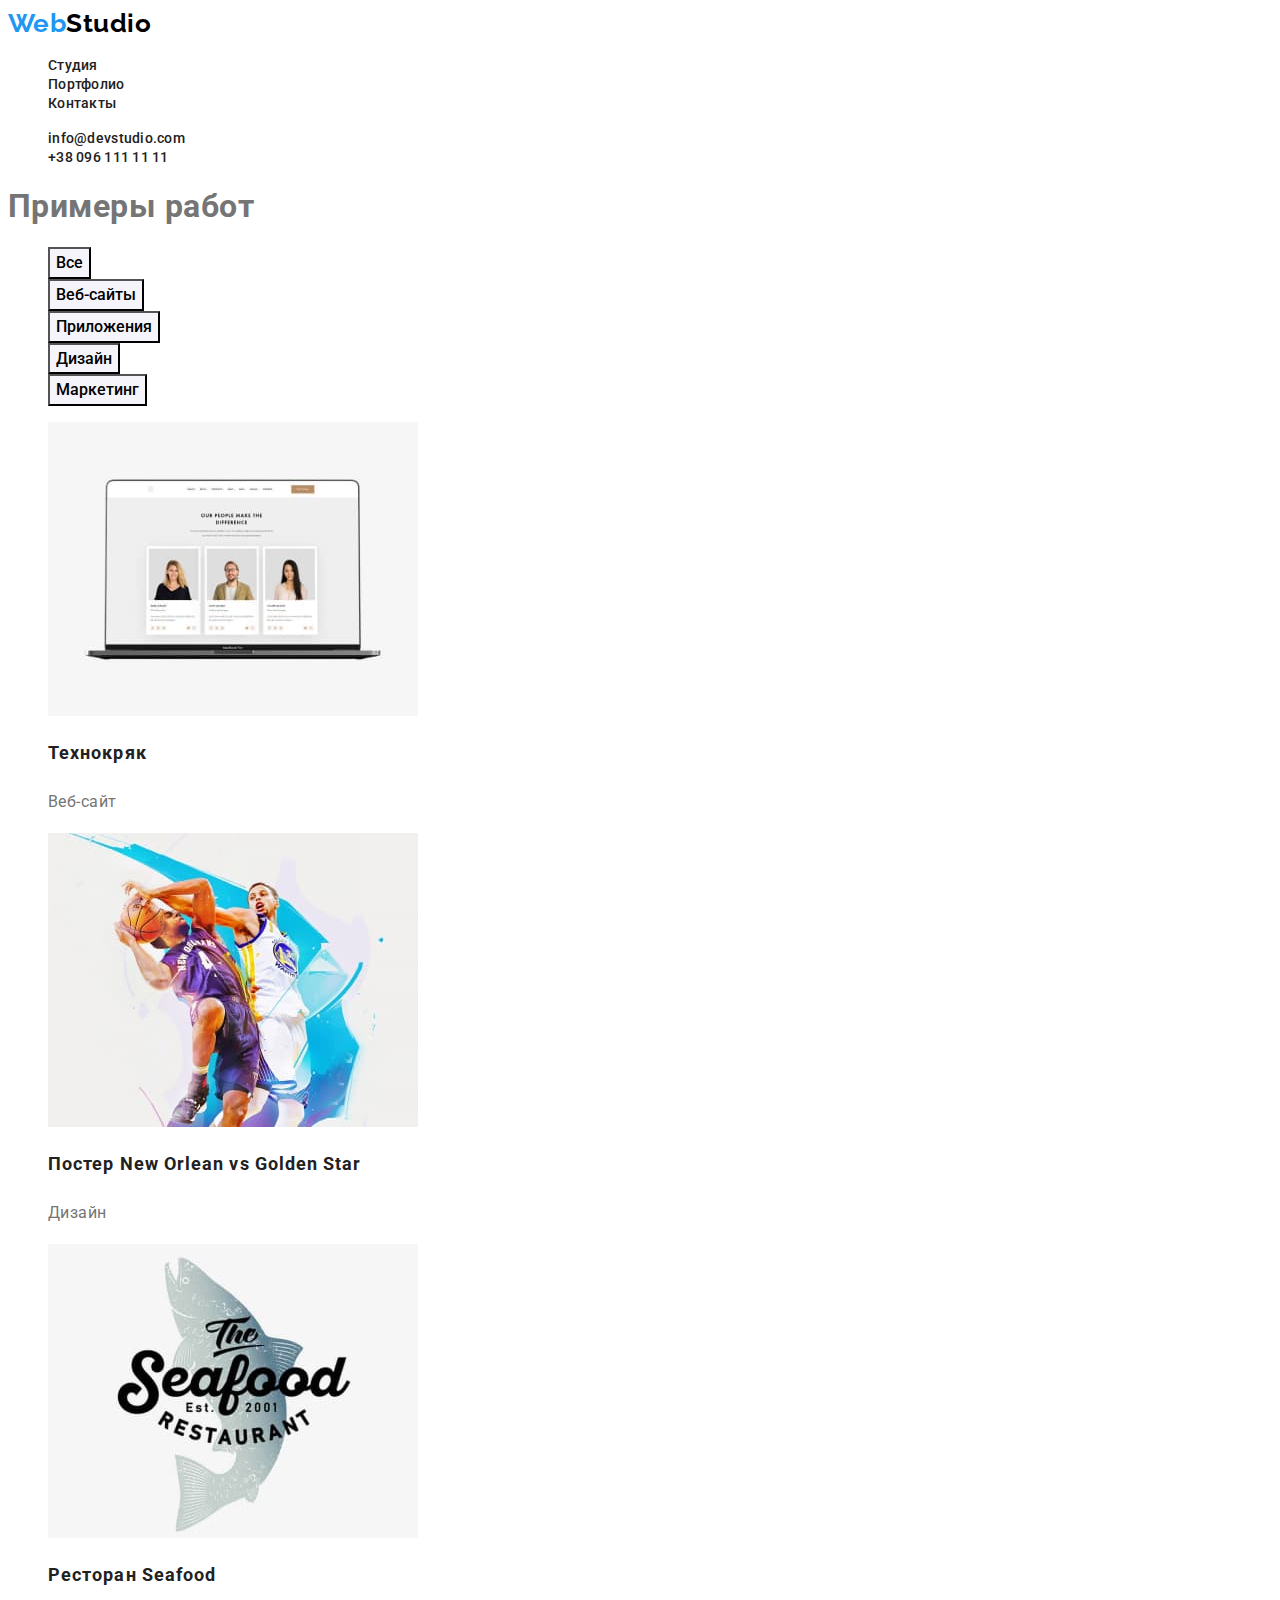
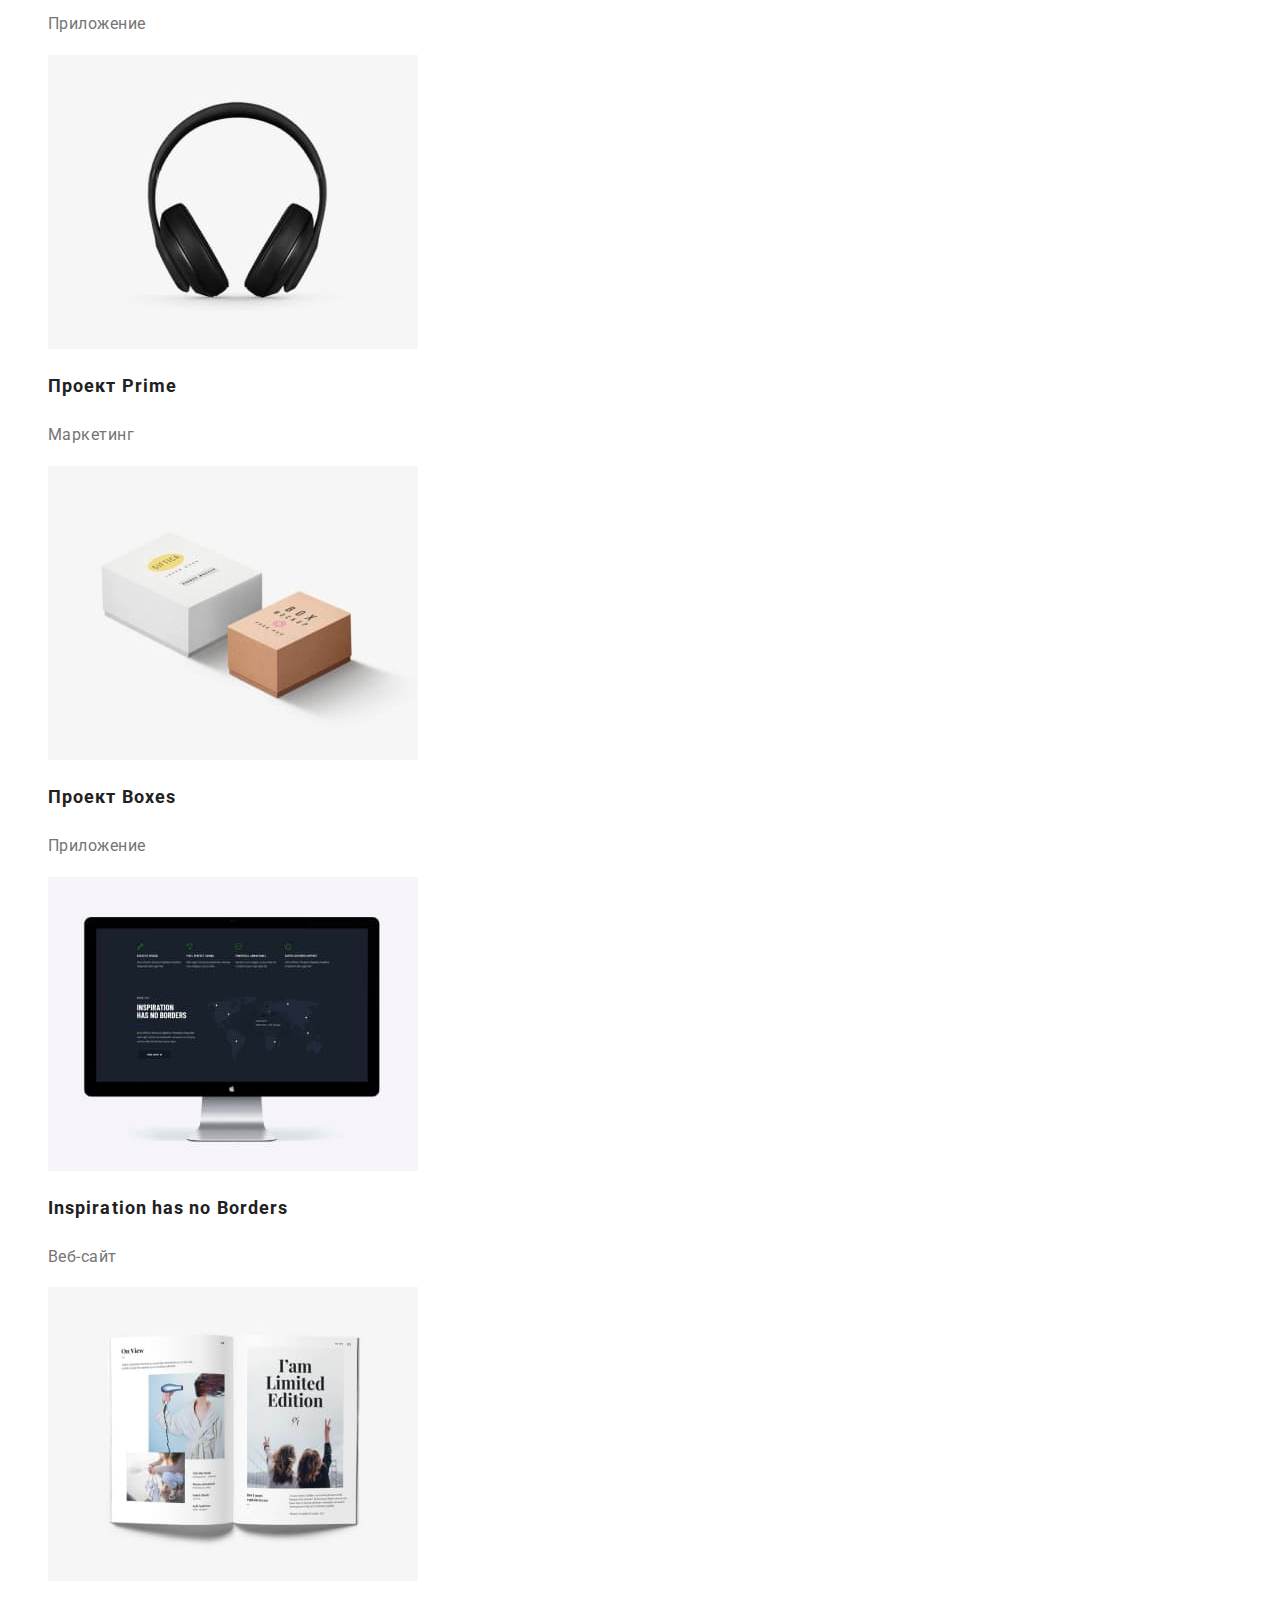
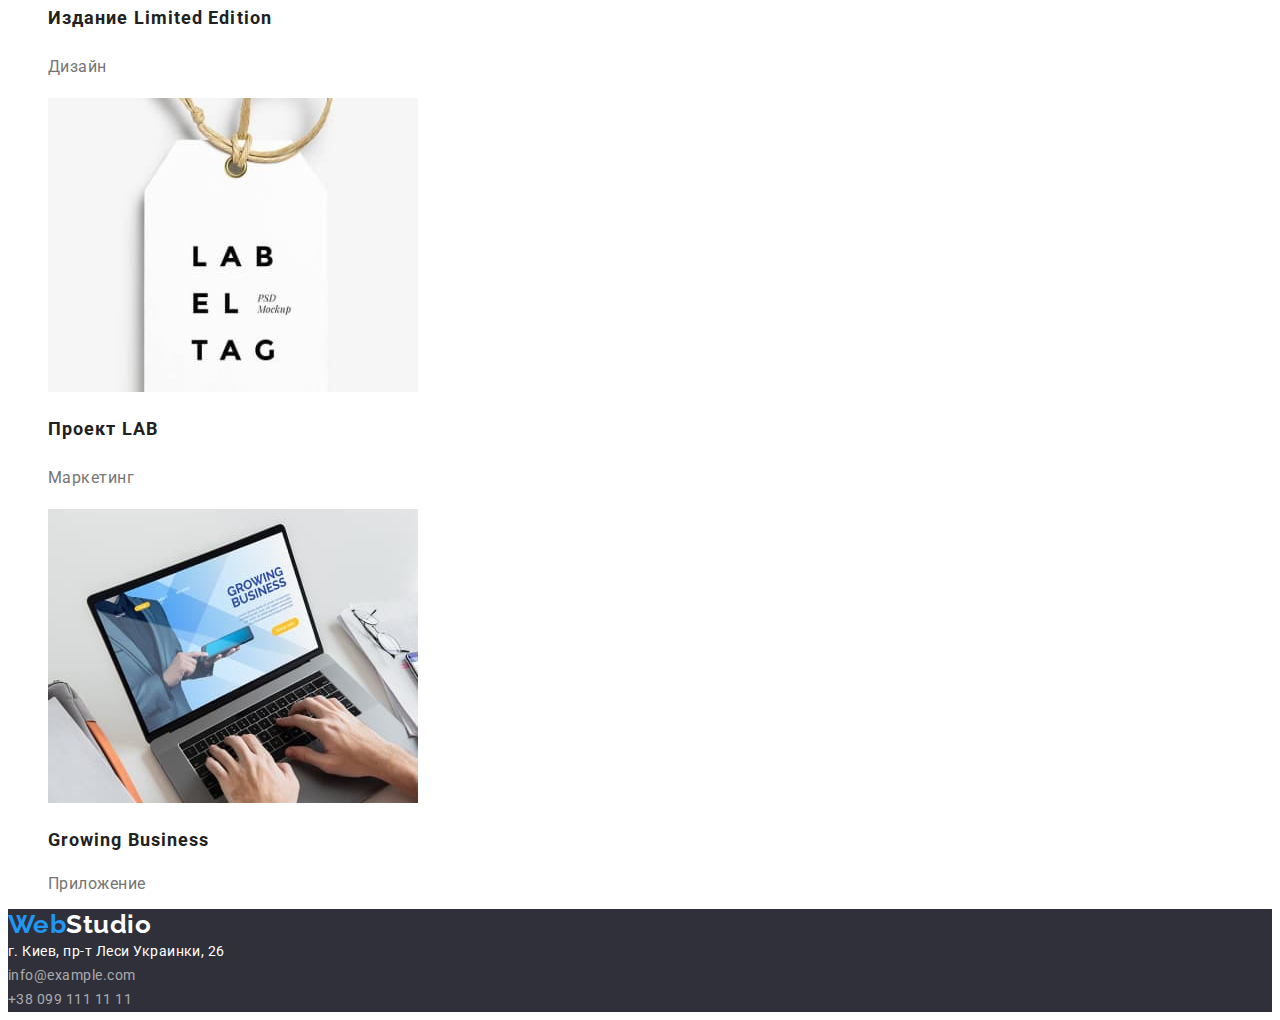
==== portfolio.html @ 2ff74c3c "add file from homework 2" ====
<!DOCTYPE html>
<html lang="ru">
  <head>
    <meta charset="UTF-8" />
    <meta http-equiv="X-UA-Compatible" content="IE=edge" />
    <meta name="viewport" content="width=device-width, initial-scale=1.0" />
    <link
      href="https://fonts.googleapis.com/css2?family=Raleway:wght@700&family=Roboto:wght@400;500;700;900&display=swap"
      rel="stylesheet"
    />
    <link rel="stylesheet" href="./css/styles.css" />
    <title>Портфолио</title>
  </head>
  <body>
    <header>
      <nav>
        <a class="logo link" href="./index.html"
          >Web<span class="logo-studio-black">Studio</span></a
        >
        <ul class="site-nav list">
          <li><a class="link" href="./index.html">Студия</a></li>
          <li><a class="link" href="./portfolio.html">Портфолио</a></li>
          <li><a class="link" href="">Контакты</a></li>
        </ul>
      </nav>
      <ul class="header-contacts list">
        <li><a class="link" href="mailto:info@devstudio.com">info@devstudio.com</a></li>
        <li><a class="link" href="tel:+380961111111">+38 096 111 11 11</a></li>
      </ul>
    </header>
    <main>
      <section class="section">
        <h1>Примеры работ</h1>

        <ul class="filter list">
          <li>
            <button class="button" type="button">Все</button>
          </li>
          <li>
            <button class="button" type="button">Веб-сайты</button>
          </li>
          <li>
            <button class="button" type="button">Приложения</button>
          </li>
          <li>
            <button class="button" type="button">Дизайн</button>
          </li>
          <li>
            <button class="button" type="button">Маркетинг</button>
          </li>
        </ul>

        <ul class="examples list">
          <li>
            <article>
              <img
                class="example-card__image"
                src="./images/portfolioimg1.jpg"
                alt=""
                width="370"
                height="294"
              />
              <h2 class="title">Технокряк</h2>
              <p class="text">Веб-сайт</p>
            </article>
          </li>
          <li>
            <article>
              <img
                class="example-card__image"
                src="./images/portfolioimg2.jpg"
                alt=""
                width="370"
                height="294"
              />
              <h2 class="title">Постер New Orlean vs Golden Star</h2>
              <p class="text">Дизайн</p>
            </article>
          </li>
          <li>
            <article>
              <img
                class="example-card__image"
                src="./images/portfolioimg3.jpg"
                alt=""
                width="370"
                height="294"
              />
              <h2 class="title">Ресторан Seafood</h2>
              <p class="text">Приложение</p>
            </article>
          </li>
          <li>
            <article>
              <img
                class="example-card__image"
                src="./images/portfolioimg4.jpg"
                alt=""
                width="370"
                height="294"
              />
              <h2 class="title">Проект Prime</h2>
              <p class="text">Маркетинг</p>
            </article>
          </li>
          <li>
            <article>
              <img
                class="example-card__image"
                src="./images/portfolioimg5.jpg"
                alt=""
                width="370"
                height="294"
              />
              <h2 class="title">Проект Boxes</h2>
              <p class="text">Приложение</p>
            </article>
          </li>
          <li>
            <article>
              <img
                class="example-card__image"
                src="./images/portfolioimg6.jpg"
                alt=""
                width="370"
                height="294"
              />
              <h2 class="title">Inspiration has no Borders</h2>
              <p class="text">Веб-сайт</p>
            </article>
          </li>
          <li>
            <article>
              <img
                class="example-card__image"
                src="./images/portfolioimg7.jpg"
                alt=""
                width="370"
                height="294"
              />
              <h2 class="title">Издание Limited Edition</h2>
              <p class="text">Дизайн</p>
            </article>
          </li>
          <li>
            <article>
              <img
                class="example-card__image"
                src="./images/portfolioimg8.jpg"
                alt=""
                width="370"
                height="294"
              />
              <h2 class="title">Проект LAB</h2>
              <p class="text">Маркетинг</p>
            </article>
          </li>
          <li>
            <article>
              <img
                class="example-card__image"
                src="./images/portfolioimg9.jpg"
                alt=""
                width="370"
                height="294"
              />
              <h2 class="title">Growing Business</h2>
              <p>Приложение</p>
            </article>
          </li>
        </ul>
      </section>
    </main>
    <footer class="page-footer">
      <a class="logo link" href="./index.html">Web<span class="logo-studio-white">Studio</span></a>

      <address class="footer-contacts">
        г. Киев, пр-т Леси Украинки, 26 <br />
        <a class="link" href="mailto:info@devstudio.com">info@example.com</a> <br />
        <a class="link" href="tel:+380961111111">+38 099 111 11 11</a>
      </address>

      <!-- <address>
        <ul class="footer-contacts">
          <li class="footer-contacts__item">г. Киев, пр-т Леси Украинки, 26</li>
          <li class="footer-contacts__item">
            <a class="footer-contacts__link" href="mailto:info@devstudio.com">info@devstudio.com</a>
          </li>
          <li class="footer-contacts__item">
            <a class="footer-contacts__link" href="tel:+380961111111">+38 096 111 11 11</a>
          </li>
        </ul>
      </address> -->

      <!-- <address class="footer-contacts">
        <p class="footer-contacts__item">г. Киев, пр-т Леси Украинки, 26</p>
        <p class="footer-contacts__item">
          <a class="footer-contacts__link" href="mailto:info@devstudio.com">info@devstudio.com</a>
        </p>
        <p class="footer-contacts__item">
          <a class="footer-contacts__link" href="tel:+380961111111">+38 096 111 11 11</a>
        </p>
      </address> -->
    </footer>
  </body>
</html>
---- css/styles.css ----
:root {
  --primary-text-color: #757575;
  --secondary-text-color: #212121;
  --primary-white-color: #ffffff;
  --secondary-white-color: rgba(255, 255, 255, 0.6);
  --primary-blue-accent-color: #2196f3;
  --primary-black-color: #000000;
  --button-deactive-color: #f5f4fa;

  --hero-footer-bg-color: #2f303a;
  --our-team-bg-color: #f5f4fa;
}

body {
  font-family: Roboto, sans-serif;
  letter-spacing: 0.03em;
  color: var(--primary-text-color);
  /* background-color: orangered; */
}

/* Utility */
.list {
  list-style: none;
}

.link {
  text-decoration: none;
}

.section-title,
.title {
  color: var(--secondary-text-color);
}
.section-title {
  font-size: 36px;
  line-height: 1.16;
}

/* Header */

.logo {
  font-family: Raleway, sans-serif;

  font-style: normal;
  font-weight: 700;
  font-size: 26px;
  line-height: 1.19;
  color: var(--primary-blue-accent-color);
}

.logo-studio-black {
  color: var(--primary-black-color);
}

.site-nav .link {
  font-weight: 500;
  font-size: 14px;
  line-height: 1.14;
  letter-spacing: 0.02em;
  color: var(--secondary-text-color);
}

.site-nav .link:hover,
.link:focus {
  color: var(--primary-blue-accent-color);
}

.header-contacts .link {
  font-weight: 500;
  font-size: 14px;
  line-height: 1.14;
  letter-spacing: 0.02em;
  color: var(--secondary-text-color);
}

.header-contacts .link:hover,
.link:focus {
  color: var(--primary-blue-accent-color);
}

/* Hero */
.hero-title {
  font-weight: 900;
  font-size: 44px;
  line-height: 1.36;
  text-align: center;
  letter-spacing: 0.06em;
  text-transform: uppercase;
  color: var(--primary-white-color);
}

.hero .button {
  font-family: inherit;
  font-weight: 700;
  font-size: 16px;
  line-height: 1.87;
  letter-spacing: 0.06em;
  color: var(--primary-white-color);

  cursor: pointer;

  background-color: var(--primary-blue-accent-color);
}

/* Features */

.features .title {
  font-size: 14px;
  line-height: 1.14;
  text-transform: uppercase;
}

.features .title {
  font-size: 14px;
  line-height: 1.71;
}

/* Our team */

.team .title {
  font-weight: 500;
  font-size: 16px;
  line-height: 1.18;
}

.team .text {
  font-size: 16px;
  line-height: 1.18;
}

/* Footer */
.page-footer {
  background-color: var(--hero-footer-bg-color);
}

.logo-studio-white {
  color: var(--primary-white-color);
}

.footer-contacts {
  font-style: normal;

  font-size: 14px;
  line-height: 1.71;

  color: var(--primary-white-color);
}
.footer-contacts .link {
  color: var(--secondary-white-color);
}
.footer-contacts .link:hover,
.footer-contacts .link:focus {
  color: var(--primary-blue-accent-color);
}

/* Portfolio */
.filter .button {
  font-family: inherit;
  font-weight: 500;
  font-size: 16px;
  line-height: 1.62;
  text-align: center;

  background-color: var(--button-deactive-color);

  cursor: pointer;
}
.filter .button:hover,
.filter .button:focus {
  color: var(--primary-white-color);

  background-color: var(--primary-blue-accent-color);
}
.examples .title {
  font-size: 18px;
  line-height: 2;
  letter-spacing: 0.06em;
}
.examples .text {
  font-size: 16px;
  line-height: 1.87;
}
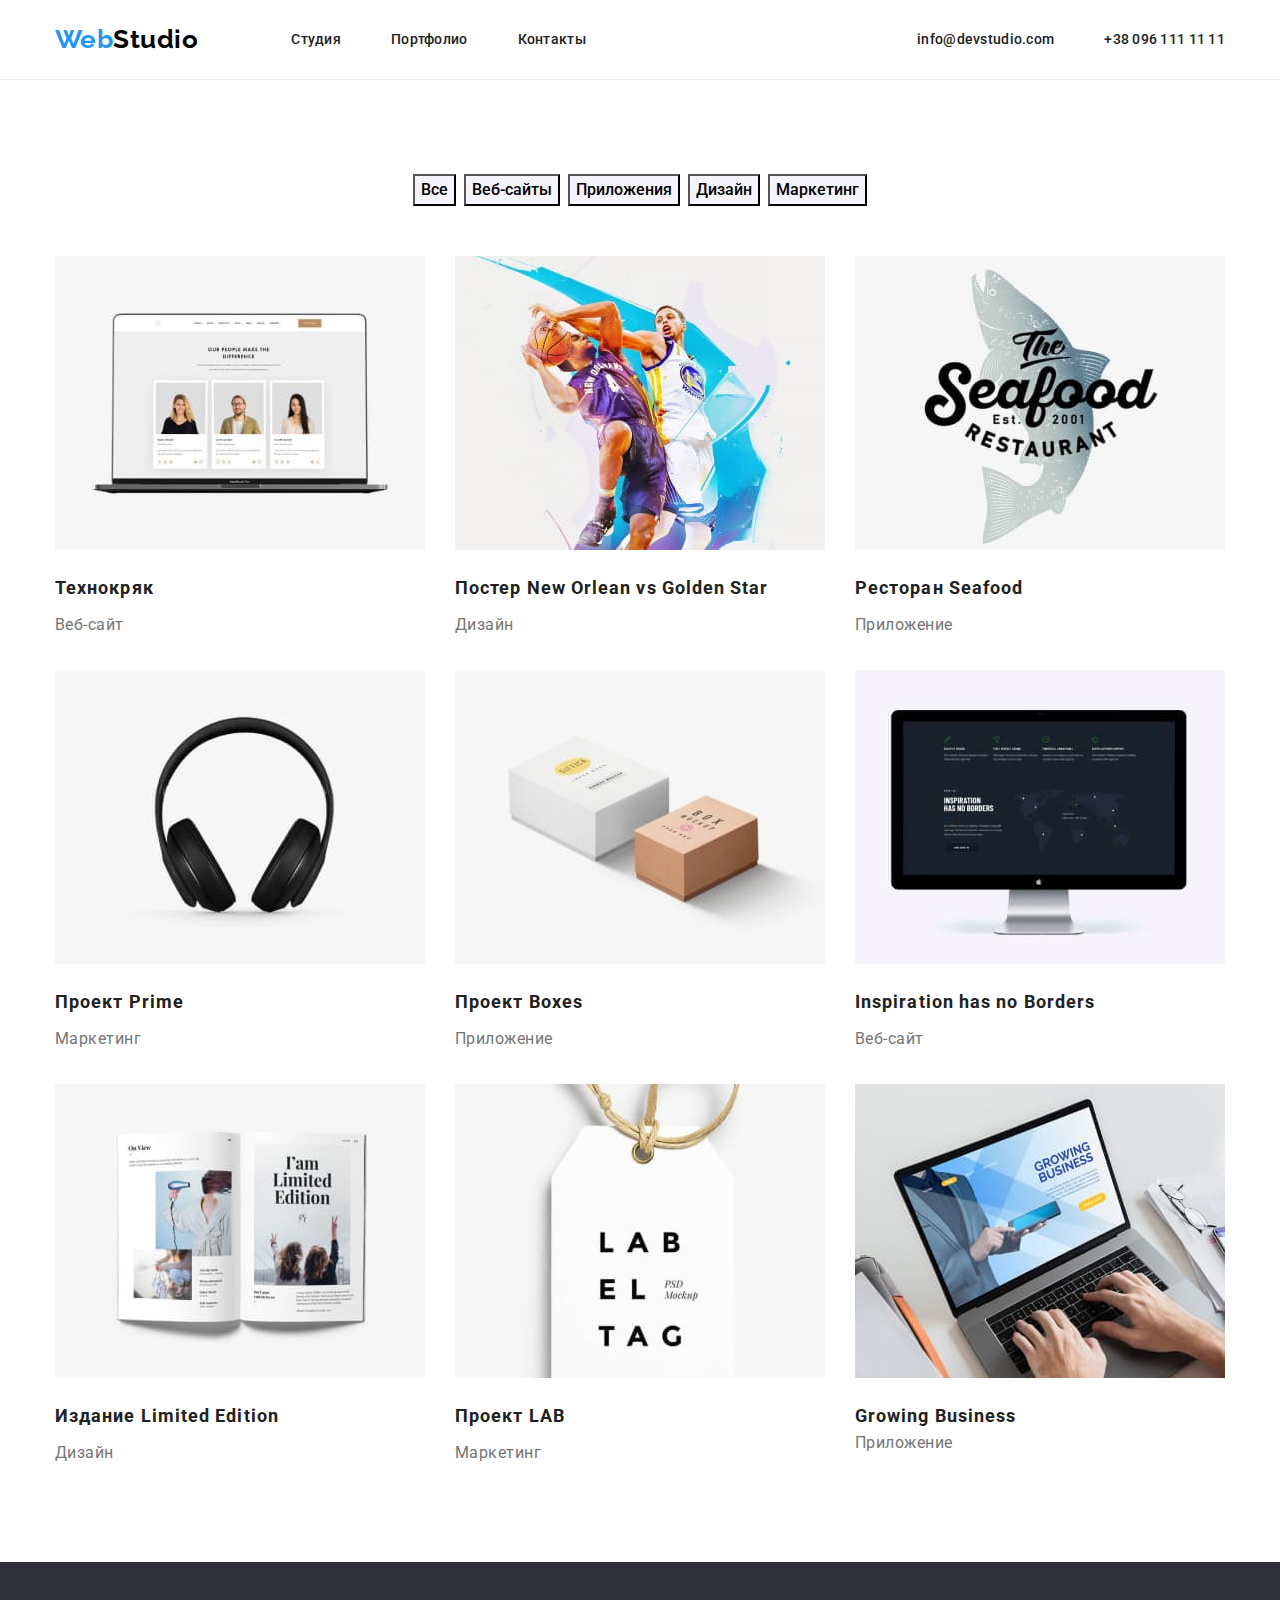
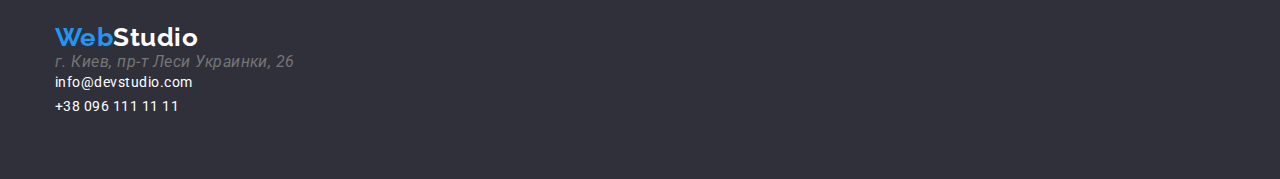
==== commit 35c323ff: "123" ====
--- a/portfolio.html
+++ b/portfolio.html
@@ -8,199 +8,209 @@
       href="https://fonts.googleapis.com/css2?family=Raleway:wght@700&family=Roboto:wght@400;500;700;900&display=swap"
       rel="stylesheet"
     />
+    <link
+      rel="stylesheet"
+      href="https://cdnjs.cloudflare.com/ajax/libs/modern-normalize/1.0.0/modern-normalize.min.css"
+    />
     <link rel="stylesheet" href="./css/styles.css" />
     <title>Портфолио</title>
   </head>
   <body>
-    <header>
-      <nav>
-        <a class="logo link" href="./index.html"
-          >Web<span class="logo-studio-black">Studio</span></a
-        >
-        <ul class="site-nav list">
-          <li><a class="link" href="./index.html">Студия</a></li>
-          <li><a class="link" href="./portfolio.html">Портфолио</a></li>
-          <li><a class="link" href="">Контакты</a></li>
+    <header class="page-header">
+      <div class="container">
+        <nav class="main-nav">
+          <a class="logo link" href="./index.html"
+            >Web<span class="logo-studio-black">Studio</span></a
+          >
+          <ul class="site-nav list">
+            <li class="item"><a class="link" href="./index.html">Студия</a></li>
+            <li class="item"><a class="link" href="./portfolio.html">Портфолио</a></li>
+            <li class="item"><a class="link" href="">Контакты</a></li>
+          </ul>
+        </nav>
+        <ul class="header-contacts list">
+          <li class="item">
+            <a class="link" href="mailto:info@devstudio.com">info@devstudio.com</a>
+          </li>
+          <li class="item"><a class="link" href="tel:+380961111111">+38 096 111 11 11</a></li>
         </ul>
-      </nav>
-      <ul class="header-contacts list">
-        <li><a class="link" href="mailto:info@devstudio.com">info@devstudio.com</a></li>
-        <li><a class="link" href="tel:+380961111111">+38 096 111 11 11</a></li>
-      </ul>
+      </div>
     </header>
     <main>
       <section class="section">
-        <h1>Примеры работ</h1>
-
-        <ul class="filter list">
-          <li>
-            <button class="button" type="button">Все</button>
-          </li>
-          <li>
-            <button class="button" type="button">Веб-сайты</button>
-          </li>
-          <li>
-            <button class="button" type="button">Приложения</button>
-          </li>
-          <li>
-            <button class="button" type="button">Дизайн</button>
-          </li>
-          <li>
-            <button class="button" type="button">Маркетинг</button>
-          </li>
-        </ul>
-
-        <ul class="examples list">
-          <li>
-            <article>
-              <img
-                class="example-card__image"
-                src="./images/portfolioimg1.jpg"
-                alt=""
-                width="370"
-                height="294"
-              />
-              <h2 class="title">Технокряк</h2>
-              <p class="text">Веб-сайт</p>
-            </article>
-          </li>
-          <li>
-            <article>
-              <img
-                class="example-card__image"
-                src="./images/portfolioimg2.jpg"
-                alt=""
-                width="370"
-                height="294"
-              />
-              <h2 class="title">Постер New Orlean vs Golden Star</h2>
-              <p class="text">Дизайн</p>
-            </article>
-          </li>
-          <li>
-            <article>
-              <img
-                class="example-card__image"
-                src="./images/portfolioimg3.jpg"
-                alt=""
-                width="370"
-                height="294"
-              />
-              <h2 class="title">Ресторан Seafood</h2>
-              <p class="text">Приложение</p>
-            </article>
-          </li>
-          <li>
-            <article>
-              <img
-                class="example-card__image"
-                src="./images/portfolioimg4.jpg"
-                alt=""
-                width="370"
-                height="294"
-              />
-              <h2 class="title">Проект Prime</h2>
-              <p class="text">Маркетинг</p>
-            </article>
-          </li>
-          <li>
-            <article>
-              <img
-                class="example-card__image"
-                src="./images/portfolioimg5.jpg"
-                alt=""
-                width="370"
-                height="294"
-              />
-              <h2 class="title">Проект Boxes</h2>
-              <p class="text">Приложение</p>
-            </article>
-          </li>
-          <li>
-            <article>
-              <img
-                class="example-card__image"
-                src="./images/portfolioimg6.jpg"
-                alt=""
-                width="370"
-                height="294"
-              />
-              <h2 class="title">Inspiration has no Borders</h2>
-              <p class="text">Веб-сайт</p>
-            </article>
-          </li>
-          <li>
-            <article>
-              <img
-                class="example-card__image"
-                src="./images/portfolioimg7.jpg"
-                alt=""
-                width="370"
-                height="294"
-              />
-              <h2 class="title">Издание Limited Edition</h2>
-              <p class="text">Дизайн</p>
-            </article>
-          </li>
-          <li>
-            <article>
-              <img
-                class="example-card__image"
-                src="./images/portfolioimg8.jpg"
-                alt=""
-                width="370"
-                height="294"
-              />
-              <h2 class="title">Проект LAB</h2>
-              <p class="text">Маркетинг</p>
-            </article>
-          </li>
-          <li>
-            <article>
-              <img
-                class="example-card__image"
-                src="./images/portfolioimg9.jpg"
-                alt=""
-                width="370"
-                height="294"
-              />
-              <h2 class="title">Growing Business</h2>
-              <p>Приложение</p>
-            </article>
-          </li>
-        </ul>
+        <div class="container">
+          <h1 class="none">Примеры работ</h1>
+
+          <ul class="filter list">
+            <li class="item">
+              <button class="button" type="button">Все</button>
+            </li>
+            <li class="item">
+              <button class="button" type="button">Веб-сайты</button>
+            </li>
+            <li class="item">
+              <button class="button" type="button">Приложения</button>
+            </li>
+            <li class="item">
+              <button class="button" type="button">Дизайн</button>
+            </li>
+            <li class="item">
+              <button class="button" type="button">Маркетинг</button>
+            </li>
+          </ul>
+
+          <ul class="examples list">
+            <li class="item">
+              <article>
+                <img
+                  class="example-card__image"
+                  src="./images/portfolioimg1.jpg"
+                  alt=""
+                  width="370"
+                  height="294"
+                />
+                <h2 class="title">Технокряк</h2>
+                <p class="text">Веб-сайт</p>
+              </article>
+            </li>
+            <li class="item">
+              <article>
+                <img
+                  class="example-card__image"
+                  src="./images/portfolioimg2.jpg"
+                  alt=""
+                  width="370"
+                  height="294"
+                />
+                <h2 class="title">Постер New Orlean vs Golden Star</h2>
+                <p class="text">Дизайн</p>
+              </article>
+            </li>
+            <li class="item">
+              <article>
+                <img
+                  class="example-card__image"
+                  src="./images/portfolioimg3.jpg"
+                  alt=""
+                  width="370"
+                  height="294"
+                />
+                <h2 class="title">Ресторан Seafood</h2>
+                <p class="text">Приложение</p>
+              </article>
+            </li>
+            <li class="item">
+              <article>
+                <img
+                  class="example-card__image"
+                  src="./images/portfolioimg4.jpg"
+                  alt=""
+                  width="370"
+                  height="294"
+                />
+                <h2 class="title">Проект Prime</h2>
+                <p class="text">Маркетинг</p>
+              </article>
+            </li>
+            <li class="item">
+              <article>
+                <img
+                  class="example-card__image"
+                  src="./images/portfolioimg5.jpg"
+                  alt=""
+                  width="370"
+                  height="294"
+                />
+                <h2 class="title">Проект Boxes</h2>
+                <p class="text">Приложение</p>
+              </article>
+            </li>
+            <li class="item">
+              <article>
+                <img
+                  class="example-card__image"
+                  src="./images/portfolioimg6.jpg"
+                  alt=""
+                  width="370"
+                  height="294"
+                />
+                <h2 class="title">Inspiration has no Borders</h2>
+                <p class="text">Веб-сайт</p>
+              </article>
+            </li>
+            <li class="item">
+              <article>
+                <img
+                  class="example-card__image"
+                  src="./images/portfolioimg7.jpg"
+                  alt=""
+                  width="370"
+                  height="294"
+                />
+                <h2 class="title">Издание Limited Edition</h2>
+                <p class="text">Дизайн</p>
+              </article>
+            </li>
+            <li class="item">
+              <article>
+                <img
+                  class="example-card__image"
+                  src="./images/portfolioimg8.jpg"
+                  alt=""
+                  width="370"
+                  height="294"
+                />
+                <h2 class="title">Проект LAB</h2>
+                <p class="text">Маркетинг</p>
+              </article>
+            </li>
+            <li class="item">
+              <article>
+                <img
+                  class="example-card__image"
+                  src="./images/portfolioimg9.jpg"
+                  alt=""
+                  width="370"
+                  height="294"
+                />
+                <h2 class="title">Growing Business</h2>
+                <p>Приложение</p>
+              </article>
+            </li>
+          </ul>
+        </div>
       </section>
     </main>
     <footer class="page-footer">
-      <a class="logo link" href="./index.html">Web<span class="logo-studio-white">Studio</span></a>
-
-      <address class="footer-contacts">
-        г. Киев, пр-т Леси Украинки, 26 <br />
-        <a class="link" href="mailto:info@devstudio.com">info@example.com</a> <br />
-        <a class="link" href="tel:+380961111111">+38 099 111 11 11</a>
-      </address>
-
-      <!-- <address>
-        <ul class="footer-contacts">
-          <li class="footer-contacts__item">г. Киев, пр-т Леси Украинки, 26</li>
-          <li class="footer-contacts__item">
-            <a class="footer-contacts__link" href="mailto:info@devstudio.com">info@devstudio.com</a>
-          </li>
-          <li class="footer-contacts__item">
-            <a class="footer-contacts__link" href="tel:+380961111111">+38 096 111 11 11</a>
-          </li>
+      <div class="container">
+        <a class="logo link" href="./index.html"
+          >Web<span class="logo-studio-white">Studio</span></a
+        >
+
+        <address class="footer-contacts">
+          г. Киев, пр-т Леси Украинки, 26 <br />
+          <a class="link" href="mailto:info@devstudio.com">info@devstudio.com</a> <br />
+          <a class="link" href="tel:+380961111111">+38 096 111 11 11</a>
+        </address>
+
+        <!-- <address>
+        <ul>
+          <li>г. Киев, пр-т Леси Украинки, 26</li>
+          <li><a href="mailto:info@devstudio.com">info@devstudio.com</a></li>
+          <li><a href="tel:+380961111111">+38 096 111 11 11</a></li>
         </ul>
       </address> -->
 
-      <!-- <address class="footer-contacts">
-        <p class="footer-contacts__item">г. Киев, пр-т Леси Украинки, 26</p>
-        <p class="footer-contacts__item">
-          <a class="footer-contacts__link" href="mailto:info@devstudio.com">info@devstudio.com</a>
+        <!-- <address>
+        <p>г. Киев, пр-т Леси Украинки, 26</p>
+        <p>
+          <a href="mailto:info@devstudio.com">info@devstudio.com</a>
         </p>
-        <p class="footer-contacts__item">
-          <a class="footer-contacts__link" href="tel:+380961111111">+38 096 111 11 11</a>
+        <p>
+          <a href="tel:+380961111111">+38 096 111 11 11</a>
         </p>
       </address> -->
+      </div>
     </footer>
   </body>
 </html>
--- a/css/styles.css
+++ b/css/styles.css
@@ -17,8 +17,34 @@
   color: var(--primary-text-color);
   /* background-color: orangered; */
 }
+h1,
+h2,
+h3,
+h4,
+h5,
+h6,
+p,
+ul {
+  margin: 0;
+}
+ul {
+  padding: 0;
+}
 
 /* Utility */
+img {
+  display: block;
+}
+.container {
+  width: 1200px;
+  margin: 0 auto;
+  padding-left: 15px;
+  padding-right: 15px;
+}
+.section {
+  padding-top: 94px;
+  padding-bottom: 94px;
+}
 .list {
   list-style: none;
 }
@@ -32,12 +58,30 @@
   color: var(--secondary-text-color);
 }
 .section-title {
+  margin-bottom: 50px;
+
   font-size: 36px;
   line-height: 1.16;
+
+  text-align: center;
+}
+
+.none {
+  display: none;
 }
 
 /* Header */
-
+.page-header {
+  border-bottom: 1px solid #ececec;
+}
+.page-header .container {
+  display: flex;
+  align-items: center;
+}
+.main-nav {
+  display: flex;
+  align-items: center;
+}
 .logo {
   font-family: Raleway, sans-serif;
 
@@ -52,7 +96,20 @@
   color: var(--primary-black-color);
 }
 
+.site-nav {
+  display: flex;
+
+  margin-left: 93px;
+}
+
+.site-nav .item + .item {
+  margin-left: 50px;
+}
+
 .site-nav .link {
+  display: block;
+  padding-top: 31.5px;
+  padding-bottom: 31.5px;
   font-weight: 500;
   font-size: 14px;
   line-height: 1.14;
@@ -65,13 +122,25 @@
   color: var(--primary-blue-accent-color);
 }
 
+.header-contacts {
+  display: flex;
+  margin-left: auto;
+  align-items: center;
+}
+
 .header-contacts .link {
+  display: block;
+  padding-top: 31.5px;
+  padding-bottom: 31.5px;
   font-weight: 500;
   font-size: 14px;
   line-height: 1.14;
   letter-spacing: 0.02em;
   color: var(--secondary-text-color);
 }
+.header-contacts .item + .item {
+  margin-left: 50px;
+}
 
 .header-contacts .link:hover,
 .link:focus {
@@ -79,17 +148,31 @@
 }
 
 /* Hero */
+.hero {
+  /* min-height: 600px; */
+  padding-top: 200px;
+  padding-bottom: 200px;
+
+  text-align: center;
+
+  background-color: var(--hero-footer-bg-color);
+}
 .hero-title {
   font-weight: 900;
   font-size: 44px;
   line-height: 1.36;
-  text-align: center;
+
   letter-spacing: 0.06em;
   text-transform: uppercase;
   color: var(--primary-white-color);
 }
 
 .hero .button {
+  display: inline-block;
+  margin-top: 30px;
+  width: 200px;
+  height: 50px;
+
   font-family: inherit;
   font-weight: 700;
   font-size: 16px;
@@ -104,32 +187,68 @@
 
 /* Features */
 
+.features {
+  display: flex;
+  margin-bottom: 94px;
+}
+.features .item {
+  /* width: 270px; */
+  width: calc((100% - 90px) / 4);
+}
+.features .item + .item {
+  margin-left: 30px;
+}
+
 .features .title {
+  margin-top: 30px;
+
   font-size: 14px;
   line-height: 1.14;
   text-transform: uppercase;
 }
 
-.features .title {
+.features .text {
+  margin-top: 10px;
+
   font-size: 14px;
   line-height: 1.71;
 }
 
+/* Services */
+.services {
+  display: flex;
+}
+.services .item + .item {
+  margin-left: 30px;
+}
 /* Our team */
+.team {
+  display: flex;
+}
+.team .item + .item {
+  margin-left: 30px;
+}
 
 .team .title {
+  margin-top: 30px;
+
   font-weight: 500;
   font-size: 16px;
   line-height: 1.18;
 }
 
 .team .text {
+  margin-top: 10px;
+
   font-size: 16px;
   line-height: 1.18;
 }
 
 /* Footer */
 .page-footer {
+  padding-top: 60px;
+  padding-bottom: 60px;
+
   background-color: var(--hero-footer-bg-color);
 }
 
@@ -137,15 +256,22 @@
   color: var(--primary-white-color);
 }
 
-.footer-contacts {
+.footer-contacts-list {
+  margin-top: 20px;
+}
+
+.footer-contacts-list .item + .item {
+  margin-top: 9px;
+}
+
+.footer-contacts .link {
   font-style: normal;
-
   font-size: 14px;
   line-height: 1.71;
 
   color: var(--primary-white-color);
 }
-.footer-contacts .link {
+.footer-contacts .link.contacts {
   color: var(--secondary-white-color);
 }
 .footer-contacts .link:hover,
@@ -154,6 +280,13 @@
 }
 
 /* Portfolio */
+
+.filter {
+  display: flex;
+  margin-bottom: 50px;
+  justify-content: center;
+}
+
 .filter .button {
   font-family: inherit;
   font-weight: 500;
@@ -165,18 +298,44 @@
 
   cursor: pointer;
 }
+.filter .item + .item {
+  margin-left: 8px;
+}
 .filter .button:hover,
 .filter .button:focus {
   color: var(--primary-white-color);
 
   background-color: var(--primary-blue-accent-color);
 }
+
+.examples {
+  display: flex;
+  flex-wrap: wrap;
+
+  margin: -15px;
+}
+
+.examples .item {
+  /* width: calc((100% - 90px) / 3); */
+  margin: 15px;
+}
+
+/* .examples .item:not(:nth-child(3n)) {
+  margin-right: 30px;
+}
+.examples .item:not(:nth-child(n + 7)) {
+  margin-bottom: 30px;
+} */
 .examples .title {
+  margin-top: 20px;
+
   font-size: 18px;
   line-height: 2;
   letter-spacing: 0.06em;
 }
 .examples .text {
+  margin-top: 4px;
+
   font-size: 16px;
   line-height: 1.87;
 }
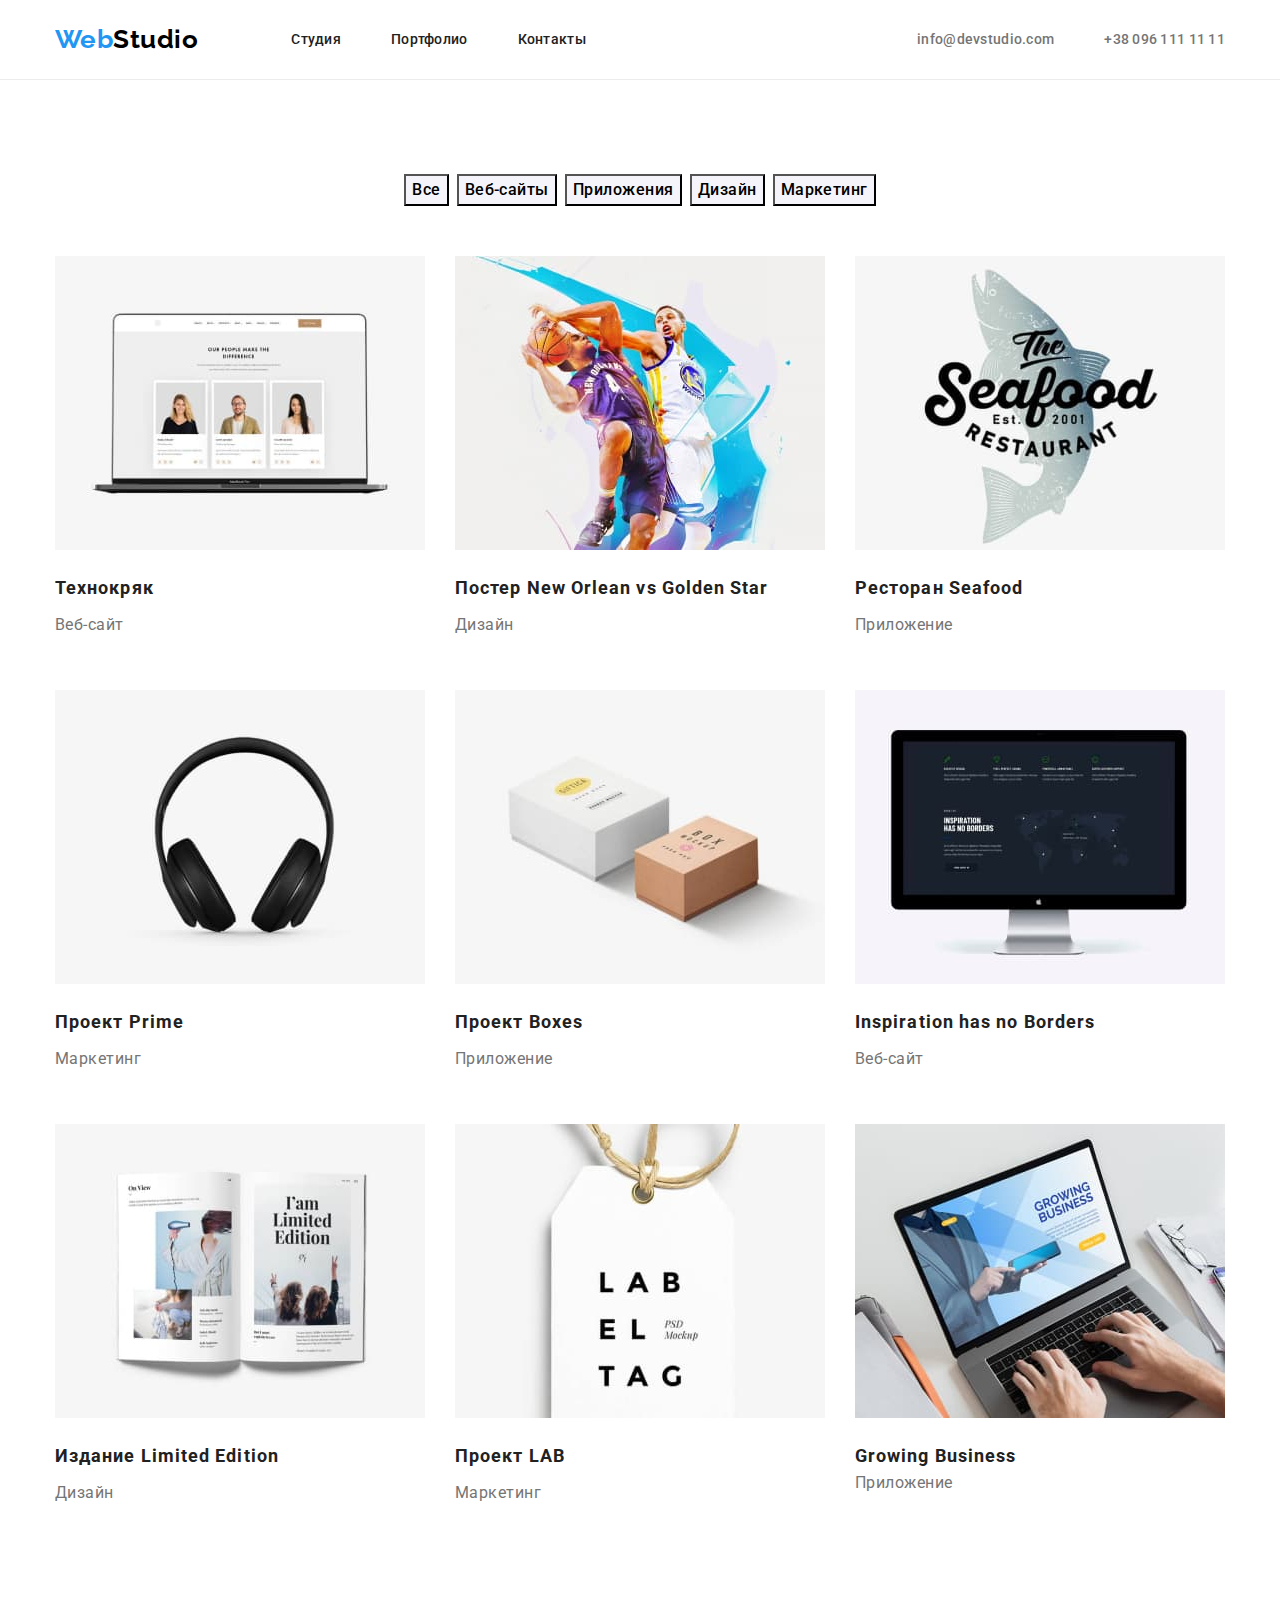
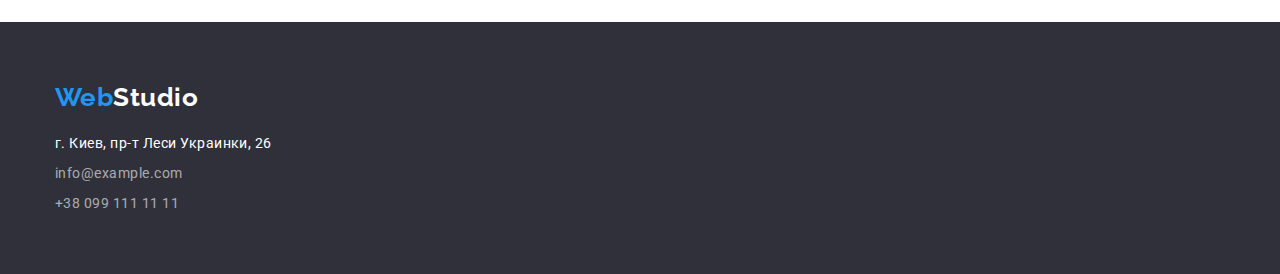
==== commit a1425233: "- article" ====
--- a/portfolio.html
+++ b/portfolio.html
@@ -20,7 +20,7 @@
       <div class="container">
         <nav class="main-nav">
           <a class="logo link" href="./index.html"
-            >Web<span class="logo-studio-black">Studio</span></a
+            >Web<span class="logo studio-black">Studio</span></a
           >
           <ul class="site-nav list">
             <li class="item"><a class="link" href="./index.html">Студия</a></li>
@@ -61,121 +61,91 @@
 
           <ul class="examples list">
             <li class="item">
-              <article>
-                <img
-                  class="example-card__image"
-                  src="./images/portfolioimg1.jpg"
-                  alt=""
-                  width="370"
-                  height="294"
-                />
+              <img
+                src="./images/portfolioimg1.jpg"
+                alt="Ноутбук, на котором открыт веб-сайт"
+                width="370"
+                height="294"
+              />
+              <div class="text-content">
                 <h2 class="title">Технокряк</h2>
                 <p class="text">Веб-сайт</p>
-              </article>
+              </div>
             </li>
             <li class="item">
-              <article>
-                <img
-                  class="example-card__image"
-                  src="./images/portfolioimg2.jpg"
-                  alt=""
-                  width="370"
-                  height="294"
-                />
-                <h2 class="title">Постер New Orlean vs Golden Star</h2>
-                <p class="text">Дизайн</p>
-              </article>
+              <img
+                src="./images/portfolioimg2.jpg"
+                alt="Два баскетболиста борются за мяч"
+                width="370"
+                height="294"
+              />
+              <h2 class="title">Постер New Orlean vs Golden Star</h2>
+              <p class="text">Дизайн</p>
             </li>
             <li class="item">
-              <article>
-                <img
-                  class="example-card__image"
-                  src="./images/portfolioimg3.jpg"
-                  alt=""
-                  width="370"
-                  height="294"
-                />
-                <h2 class="title">Ресторан Seafood</h2>
-                <p class="text">Приложение</p>
-              </article>
+              <img
+                src="./images/portfolioimg3.jpg"
+                alt="Логотип ресторана на фоне рыбы"
+                width="370"
+                height="294"
+              />
+              <h2 class="title">Ресторан Seafood</h2>
+              <p class="text">Приложение</p>
             </li>
             <li class="item">
-              <article>
-                <img
-                  class="example-card__image"
-                  src="./images/portfolioimg4.jpg"
-                  alt=""
-                  width="370"
-                  height="294"
-                />
-                <h2 class="title">Проект Prime</h2>
-                <p class="text">Маркетинг</p>
-              </article>
+              <img src="./images/portfolioimg4.jpg" alt="Наушники" width="370" height="294" />
+              <h2 class="title">Проект Prime</h2>
+              <p class="text">Маркетинг</p>
             </li>
             <li class="item">
-              <article>
-                <img
-                  class="example-card__image"
-                  src="./images/portfolioimg5.jpg"
-                  alt=""
-                  width="370"
-                  height="294"
-                />
-                <h2 class="title">Проект Boxes</h2>
-                <p class="text">Приложение</p>
-              </article>
+              <img
+                src="./images/portfolioimg5.jpg"
+                alt="Две коробки, одна белая, вторая коричневая"
+                width="370"
+                height="294"
+              />
+              <h2 class="title">Проект Boxes</h2>
+              <p class="text">Приложение</p>
             </li>
             <li class="item">
-              <article>
-                <img
-                  class="example-card__image"
-                  src="./images/portfolioimg6.jpg"
-                  alt=""
-                  width="370"
-                  height="294"
-                />
-                <h2 class="title">Inspiration has no Borders</h2>
-                <p class="text">Веб-сайт</p>
-              </article>
+              <img
+                src="./images/portfolioimg6.jpg"
+                alt="Монитор компьютера, с открытым веб-сайтом"
+                width="370"
+                height="294"
+              />
+              <h2 class="title">Inspiration has no Borders</h2>
+              <p class="text">Веб-сайт</p>
             </li>
             <li class="item">
-              <article>
-                <img
-                  class="example-card__image"
-                  src="./images/portfolioimg7.jpg"
-                  alt=""
-                  width="370"
-                  height="294"
-                />
-                <h2 class="title">Издание Limited Edition</h2>
-                <p class="text">Дизайн</p>
-              </article>
+              <img
+                src="./images/portfolioimg7.jpg"
+                alt="Развернутая книга"
+                width="370"
+                height="294"
+              />
+              <h2 class="title">Издание Limited Edition</h2>
+              <p class="text">Дизайн</p>
             </li>
             <li class="item">
-              <article>
-                <img
-                  class="example-card__image"
-                  src="./images/portfolioimg8.jpg"
-                  alt=""
-                  width="370"
-                  height="294"
-                />
-                <h2 class="title">Проект LAB</h2>
-                <p class="text">Маркетинг</p>
-              </article>
+              <img
+                src="./images/portfolioimg8.jpg"
+                alt="Етикетка с текстом"
+                width="370"
+                height="294"
+              />
+              <h2 class="title">Проект LAB</h2>
+              <p class="text">Маркетинг</p>
             </li>
             <li class="item">
-              <article>
-                <img
-                  class="example-card__image"
-                  src="./images/portfolioimg9.jpg"
-                  alt=""
-                  width="370"
-                  height="294"
-                />
-                <h2 class="title">Growing Business</h2>
-                <p>Приложение</p>
-              </article>
+              <img
+                src="./images/portfolioimg9.jpg"
+                alt="Ноутбук с открытым веб-сайтом, на клавиатуре ноутбука две руки"
+                width="370"
+                height="294"
+              />
+              <h2 class="title">Growing Business</h2>
+              <p>Приложение</p>
             </li>
           </ul>
         </div>
@@ -184,32 +154,22 @@
     <footer class="page-footer">
       <div class="container">
         <a class="logo link" href="./index.html"
-          >Web<span class="logo-studio-white">Studio</span></a
+          >Web<span class="logo studio-white">Studio</span></a
         >
 
         <address class="footer-contacts">
-          г. Киев, пр-т Леси Украинки, 26 <br />
-          <a class="link" href="mailto:info@devstudio.com">info@devstudio.com</a> <br />
-          <a class="link" href="tel:+380961111111">+38 096 111 11 11</a>
+          <ul class="footer-contacts-list list">
+            <li class="item">
+              <a class="link" href="">г. Киев, пр-т Леси Украинки, 26</a>
+            </li>
+            <li class="item">
+              <a class="link contacts" href="mailto:info@example.com">info@example.com</a>
+            </li>
+            <li class="item">
+              <a class="link contacts" href="tel:+380991111111">+38 099 111 11 11</a>
+            </li>
+          </ul>
         </address>
-
-        <!-- <address>
-        <ul>
-          <li>г. Киев, пр-т Леси Украинки, 26</li>
-          <li><a href="mailto:info@devstudio.com">info@devstudio.com</a></li>
-          <li><a href="tel:+380961111111">+38 096 111 11 11</a></li>
-        </ul>
-      </address> -->
-
-        <!-- <address>
-        <p>г. Киев, пр-т Леси Украинки, 26</p>
-        <p>
-          <a href="mailto:info@devstudio.com">info@devstudio.com</a>
-        </p>
-        <p>
-          <a href="tel:+380961111111">+38 096 111 11 11</a>
-        </p>
-      </address> -->
       </div>
     </footer>
   </body>
--- a/css/styles.css
+++ b/css/styles.css
@@ -15,8 +15,8 @@
   font-family: Roboto, sans-serif;
   letter-spacing: 0.03em;
   color: var(--primary-text-color);
-  /* background-color: orangered; */
-}
+}
+
 h1,
 h2,
 h3,
@@ -35,6 +35,7 @@
 img {
   display: block;
 }
+
 .container {
   width: 1200px;
   margin: 0 auto;
@@ -45,6 +46,7 @@
   padding-top: 94px;
   padding-bottom: 94px;
 }
+
 .list {
   list-style: none;
 }
@@ -55,6 +57,7 @@
 
 .section-title,
 .title {
+  /* text-align: center; */
   color: var(--secondary-text-color);
 }
 .section-title {
@@ -71,33 +74,38 @@
 }
 
 /* Header */
+
 .page-header {
   border-bottom: 1px solid #ececec;
 }
+
 .page-header .container {
   display: flex;
   align-items: center;
 }
+
 .main-nav {
   display: flex;
   align-items: center;
 }
+
 .logo {
   font-family: Raleway, sans-serif;
 
   font-style: normal;
   font-weight: 700;
   font-size: 26px;
-  line-height: 1.19;
+  line-height: 1.192;
   color: var(--primary-blue-accent-color);
 }
 
-.logo-studio-black {
+.logo.studio-black {
   color: var(--primary-black-color);
 }
 
 .site-nav {
   display: flex;
+  align-items: center;
 
   margin-left: 93px;
 }
@@ -110,6 +118,7 @@
   display: block;
   padding-top: 31.5px;
   padding-bottom: 31.5px;
+
   font-weight: 500;
   font-size: 14px;
   line-height: 1.14;
@@ -118,50 +127,53 @@
 }
 
 .site-nav .link:hover,
-.link:focus {
+.site-nav .link:focus {
   color: var(--primary-blue-accent-color);
 }
 
 .header-contacts {
   display: flex;
+  align-items: center;
+
   margin-left: auto;
-  align-items: center;
+}
+
+.header-contacts .item + .item {
+  margin-left: 50px;
 }
 
 .header-contacts .link {
   display: block;
   padding-top: 31.5px;
   padding-bottom: 31.5px;
+
   font-weight: 500;
   font-size: 14px;
   line-height: 1.14;
   letter-spacing: 0.02em;
-  color: var(--secondary-text-color);
-}
-.header-contacts .item + .item {
-  margin-left: 50px;
+  color: var(--primary-text-color);
 }
 
 .header-contacts .link:hover,
-.link:focus {
+.header-contacts .link:focus {
   color: var(--primary-blue-accent-color);
 }
 
 /* Hero */
 .hero {
-  /* min-height: 600px; */
   padding-top: 200px;
   padding-bottom: 200px;
 
-  text-align: center;
-
   background-color: var(--hero-footer-bg-color);
-}
+
+  text-align: center;
+}
+
 .hero-title {
   font-weight: 900;
   font-size: 44px;
   line-height: 1.36;
-
+  text-align: center;
   letter-spacing: 0.06em;
   text-transform: uppercase;
   color: var(--primary-white-color);
@@ -169,9 +181,9 @@
 
 .hero .button {
   display: inline-block;
-  margin-top: 30px;
   width: 200px;
   height: 50px;
+  margin-top: 30px;
 
   font-family: inherit;
   font-weight: 700;
@@ -189,19 +201,20 @@
 
 .features {
   display: flex;
+  justify-content: space-between;
+
   margin-bottom: 94px;
 }
+
 .features .item {
-  /* width: 270px; */
-  width: calc((100% - 90px) / 4);
-}
+  width: calc((100% -90px) / 4);
+}
+
 .features .item + .item {
   margin-left: 30px;
 }
 
 .features .title {
-  margin-top: 30px;
-
   font-size: 14px;
   line-height: 1.14;
   text-transform: uppercase;
@@ -215,33 +228,46 @@
 }
 
 /* Services */
+
 .services {
   display: flex;
 }
+
 .services .item + .item {
   margin-left: 30px;
 }
+
 /* Our team */
+
 .team {
   display: flex;
 }
+
+.team .item {
+  padding-bottom: 30px;
+}
+
 .team .item + .item {
   margin-left: 30px;
 }
 
+.team .text-content {
+  margin-top: 30px;
+}
+
 .team .title {
-  margin-top: 30px;
-
   font-weight: 500;
   font-size: 16px;
-  line-height: 1.18;
+  line-height: 1.187;
+  text-align: center;
 }
 
 .team .text {
   margin-top: 10px;
 
   font-size: 16px;
-  line-height: 1.18;
+  line-height: 1.187;
+  text-align: center;
 }
 
 /* Footer */
@@ -252,26 +278,31 @@
   background-color: var(--hero-footer-bg-color);
 }
 
-.logo-studio-white {
-  color: var(--primary-white-color);
-}
-
-.footer-contacts-list {
+.logo.studio-white {
+  color: var(--primary-white-color);
+}
+
+.footer-contacts {
   margin-top: 20px;
 }
 
-.footer-contacts-list .item + .item {
+.footer-contacts .item + .item {
   margin-top: 9px;
 }
 
-.footer-contacts .link {
+.footer-contacts .item {
+}
+
+.footer-contacts-list .link {
   font-style: normal;
-  font-size: 14px;
-  line-height: 1.71;
-
-  color: var(--primary-white-color);
-}
-.footer-contacts .link.contacts {
+
+  font-size: 14px;
+  line-height: 1.5;
+
+  color: var(--primary-white-color);
+}
+
+.footer-contacts-list .link.contacts {
   color: var(--secondary-white-color);
 }
 .footer-contacts .link:hover,
@@ -280,11 +311,14 @@
 }
 
 /* Portfolio */
-
 .filter {
   display: flex;
+  justify-content: center;
   margin-bottom: 50px;
-  justify-content: center;
+}
+
+.filter .item + .item {
+  margin-left: 8px;
 }
 
 .filter .button {
@@ -292,14 +326,12 @@
   font-weight: 500;
   font-size: 16px;
   line-height: 1.62;
+  letter-spacing: 0.03em;
   text-align: center;
 
   background-color: var(--button-deactive-color);
 
   cursor: pointer;
-}
-.filter .item + .item {
-  margin-left: 8px;
 }
 .filter .button:hover,
 .filter .button:focus {
@@ -316,16 +348,14 @@
 }
 
 .examples .item {
-  /* width: calc((100% - 90px) / 3); */
   margin: 15px;
-}
-
-/* .examples .item:not(:nth-child(3n)) {
-  margin-right: 30px;
-}
-.examples .item:not(:nth-child(n + 7)) {
-  margin-bottom: 30px;
-} */
+  padding-bottom: 20px;
+}
+
+.examples .text-content {
+  margin-top: 20px;
+}
+
 .examples .title {
   margin-top: 20px;
 
@@ -337,5 +367,5 @@
   margin-top: 4px;
 
   font-size: 16px;
-  line-height: 1.87;
-}
+  line-height: 1.875;
+}
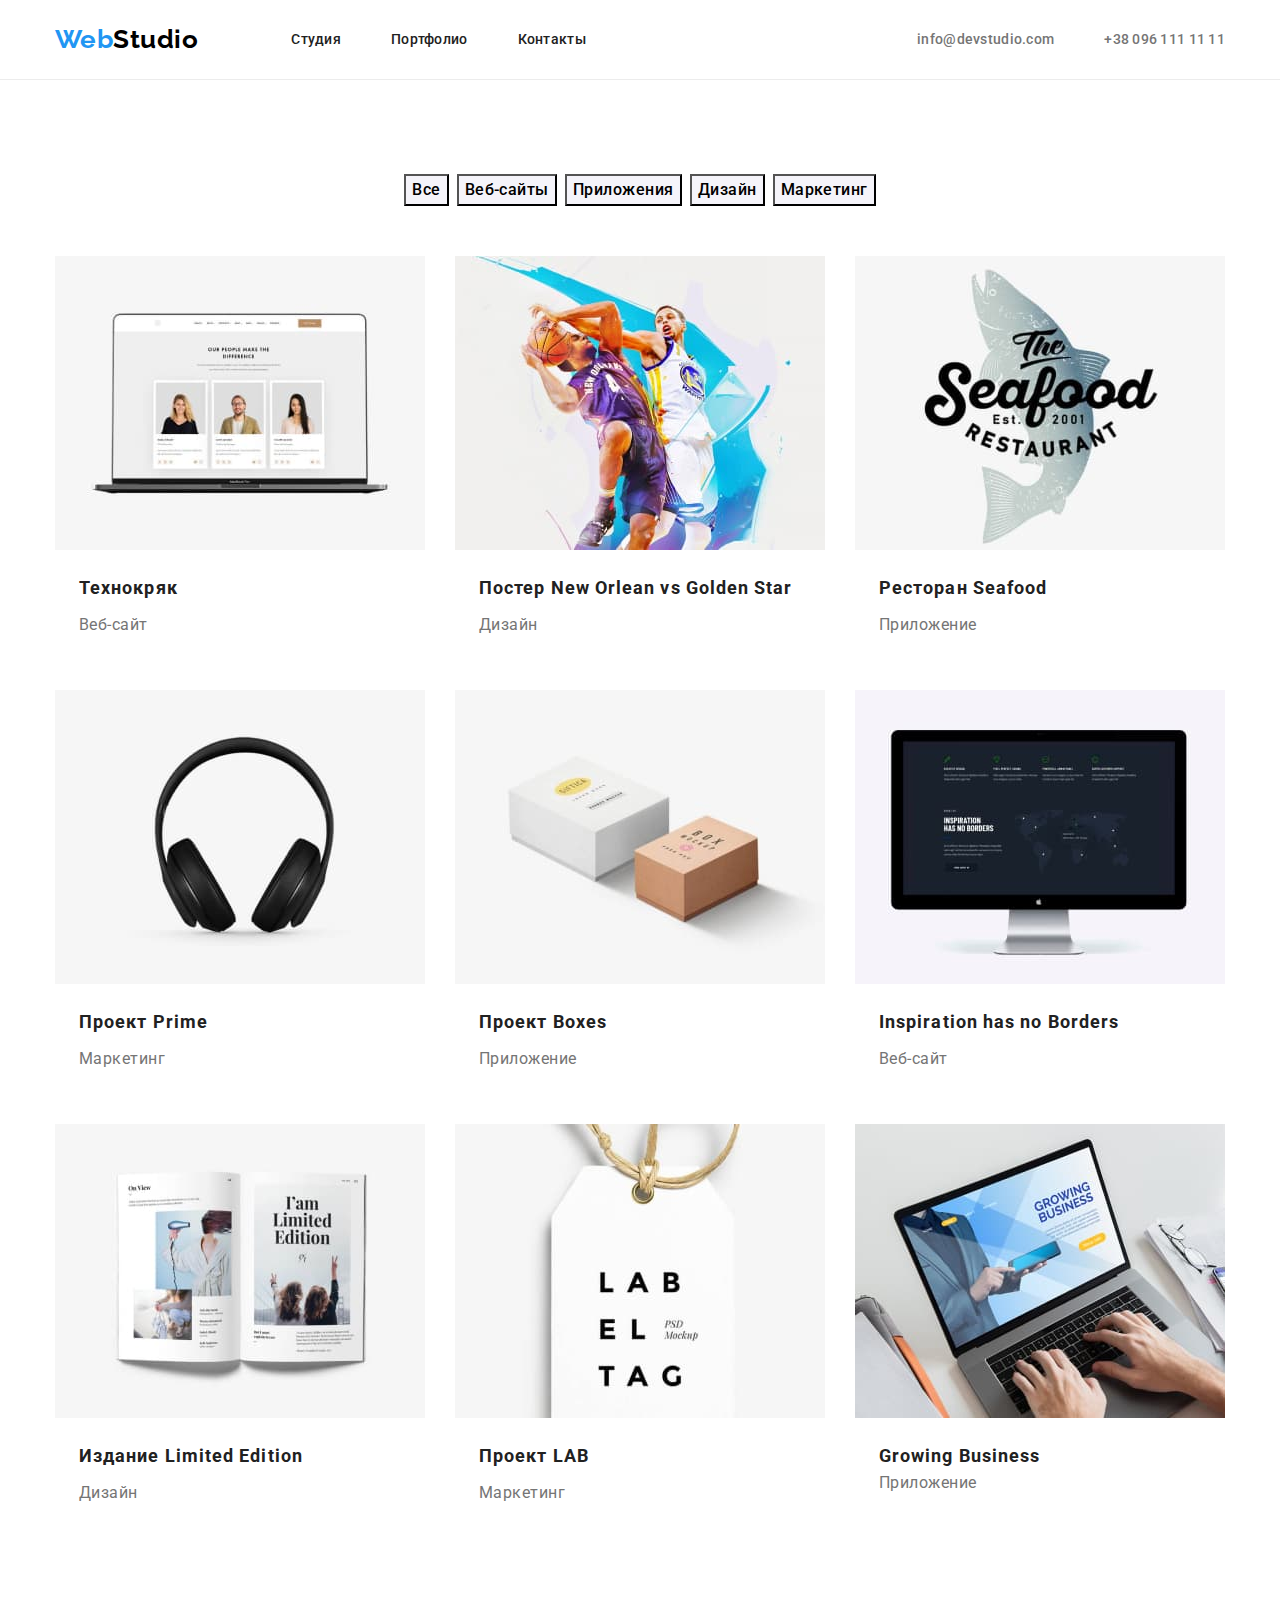
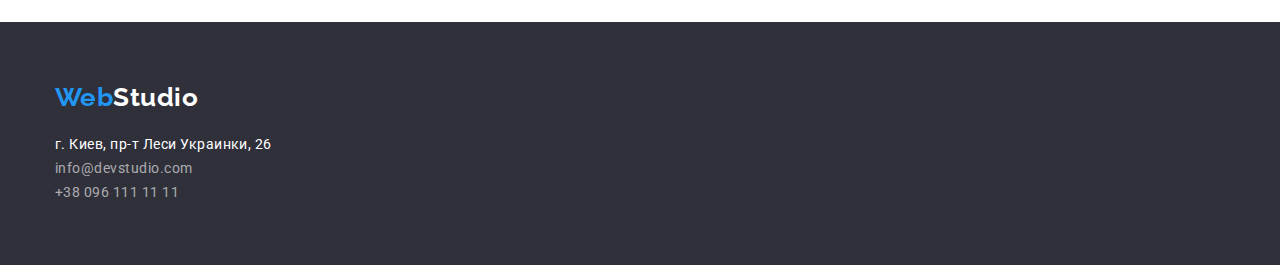
==== commit ffac165a: "text-content" ====
--- a/portfolio.html
+++ b/portfolio.html
@@ -79,8 +79,10 @@
                 width="370"
                 height="294"
               />
-              <h2 class="title">Постер New Orlean vs Golden Star</h2>
-              <p class="text">Дизайн</p>
+              <div class="text-content">
+                <h2 class="title">Постер New Orlean vs Golden Star</h2>
+                <p class="text">Дизайн</p>
+              </div>
             </li>
             <li class="item">
               <img
@@ -89,13 +91,17 @@
                 width="370"
                 height="294"
               />
-              <h2 class="title">Ресторан Seafood</h2>
-              <p class="text">Приложение</p>
+              <div class="text-content">
+                <h2 class="title">Ресторан Seafood</h2>
+                <p class="text">Приложение</p>
+              </div>
             </li>
             <li class="item">
               <img src="./images/portfolioimg4.jpg" alt="Наушники" width="370" height="294" />
-              <h2 class="title">Проект Prime</h2>
-              <p class="text">Маркетинг</p>
+              <div class="text-content">
+                <h2 class="title">Проект Prime</h2>
+                <p class="text">Маркетинг</p>
+              </div>
             </li>
             <li class="item">
               <img
@@ -104,8 +110,10 @@
                 width="370"
                 height="294"
               />
-              <h2 class="title">Проект Boxes</h2>
-              <p class="text">Приложение</p>
+              <div class="text-content">
+                <h2 class="title">Проект Boxes</h2>
+                <p class="text">Приложение</p>
+              </div>
             </li>
             <li class="item">
               <img
@@ -114,8 +122,10 @@
                 width="370"
                 height="294"
               />
-              <h2 class="title">Inspiration has no Borders</h2>
-              <p class="text">Веб-сайт</p>
+              <div class="text-content">
+                <h2 class="title">Inspiration has no Borders</h2>
+                <p class="text">Веб-сайт</p>
+              </div>
             </li>
             <li class="item">
               <img
@@ -124,8 +134,10 @@
                 width="370"
                 height="294"
               />
-              <h2 class="title">Издание Limited Edition</h2>
-              <p class="text">Дизайн</p>
+              <div class="text-content">
+                <h2 class="title">Издание Limited Edition</h2>
+                <p class="text">Дизайн</p>
+              </div>
             </li>
             <li class="item">
               <img
@@ -134,8 +146,10 @@
                 width="370"
                 height="294"
               />
-              <h2 class="title">Проект LAB</h2>
-              <p class="text">Маркетинг</p>
+              <div class="text-content">
+                <h2 class="title">Проект LAB</h2>
+                <p class="text">Маркетинг</p>
+              </div>
             </li>
             <li class="item">
               <img
@@ -144,8 +158,10 @@
                 width="370"
                 height="294"
               />
-              <h2 class="title">Growing Business</h2>
-              <p>Приложение</p>
+              <div class="text-content">
+                <h2 class="title">Growing Business</h2>
+                <p>Приложение</p>
+              </div>
             </li>
           </ul>
         </div>
@@ -159,14 +175,14 @@
 
         <address class="footer-contacts">
           <ul class="footer-contacts-list list">
-            <li class="item">
+            <li>
               <a class="link" href="">г. Киев, пр-т Леси Украинки, 26</a>
             </li>
-            <li class="item">
-              <a class="link contacts" href="mailto:info@example.com">info@example.com</a>
+            <li>
+              <a class="link contacts" href="mailto:info@devstudio.com">info@devstudio.com</a>
             </li>
-            <li class="item">
-              <a class="link contacts" href="tel:+380991111111">+38 099 111 11 11</a>
+            <li>
+              <a class="link contacts" href="tel:+380961111111">+38 096 111 11 11</a>
             </li>
           </ul>
         </address>
--- a/css/styles.css
+++ b/css/styles.css
@@ -297,7 +297,7 @@
   font-style: normal;
 
   font-size: 14px;
-  line-height: 1.5;
+  line-height: 1.71;
 
   color: var(--primary-white-color);
 }
@@ -354,6 +354,8 @@
 
 .examples .text-content {
   margin-top: 20px;
+  padding-left: 24px;
+  padding-right: 24px;
 }
 
 .examples .title {
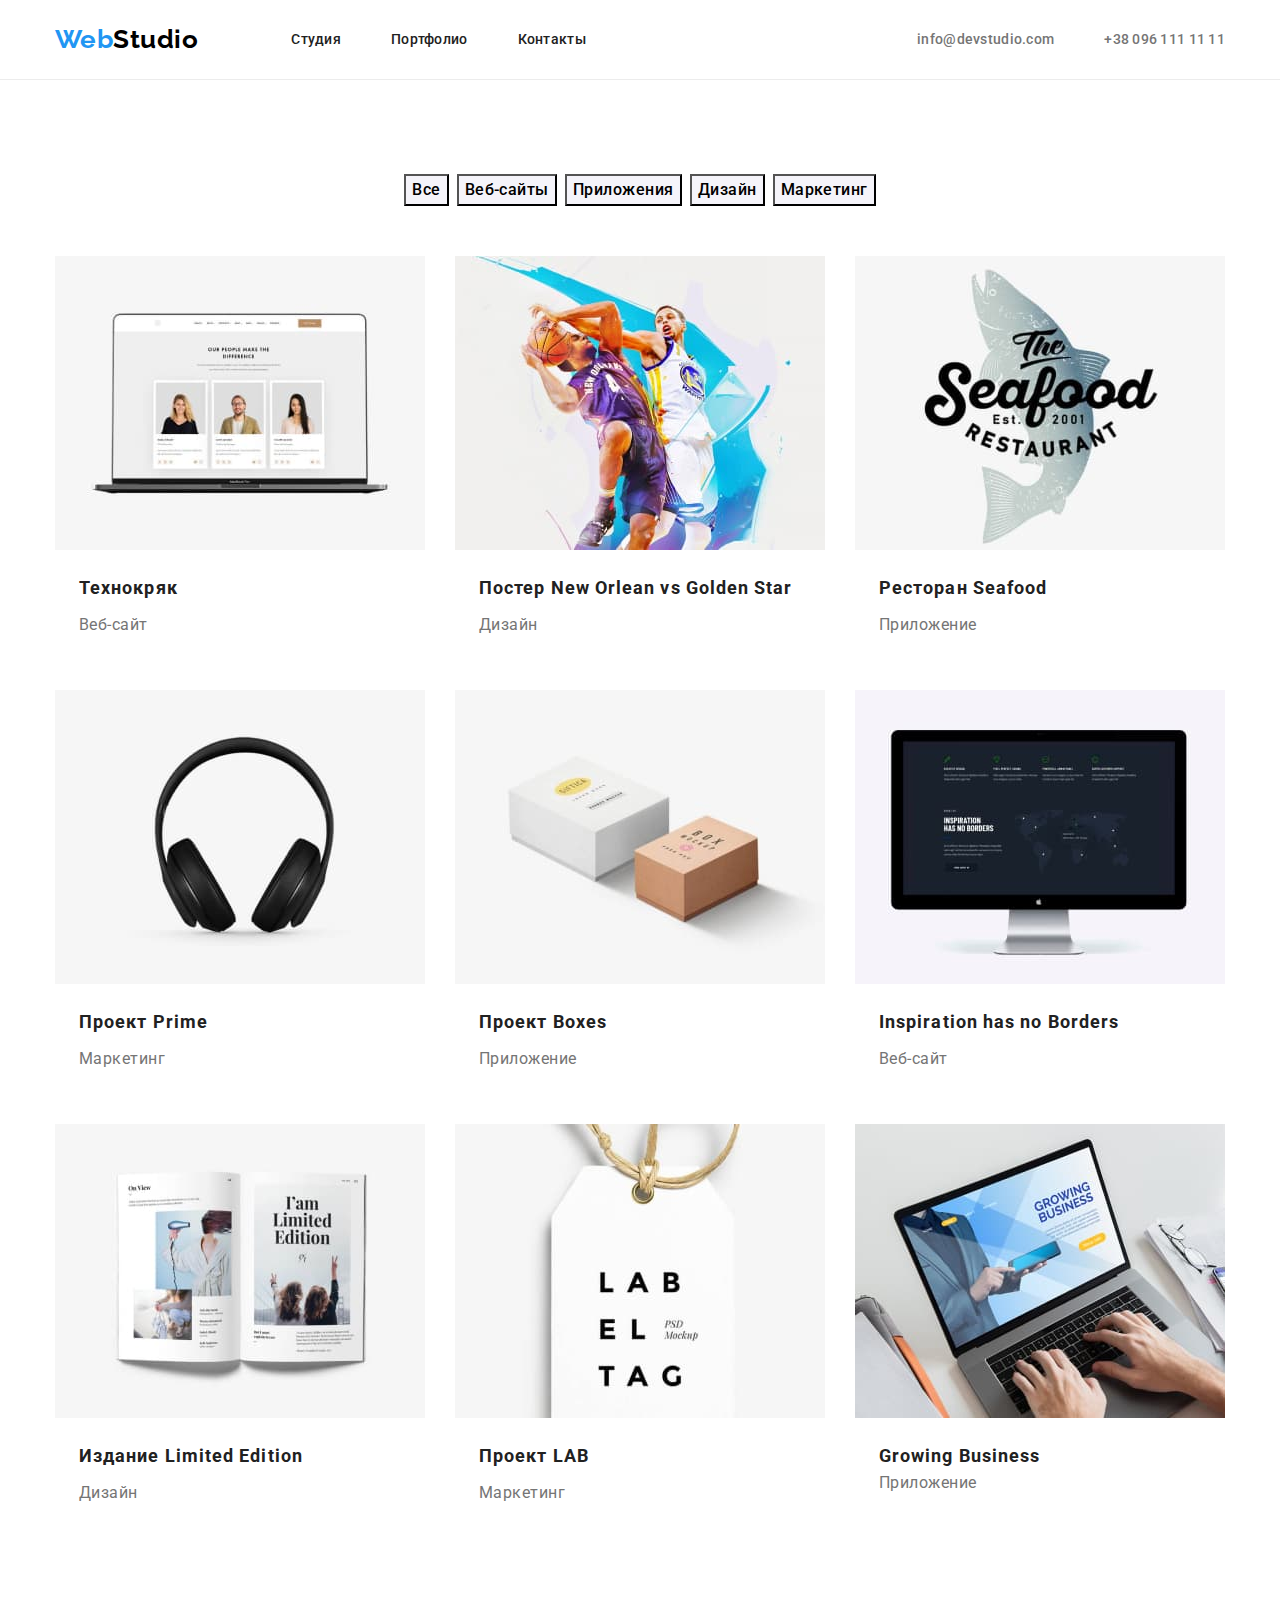
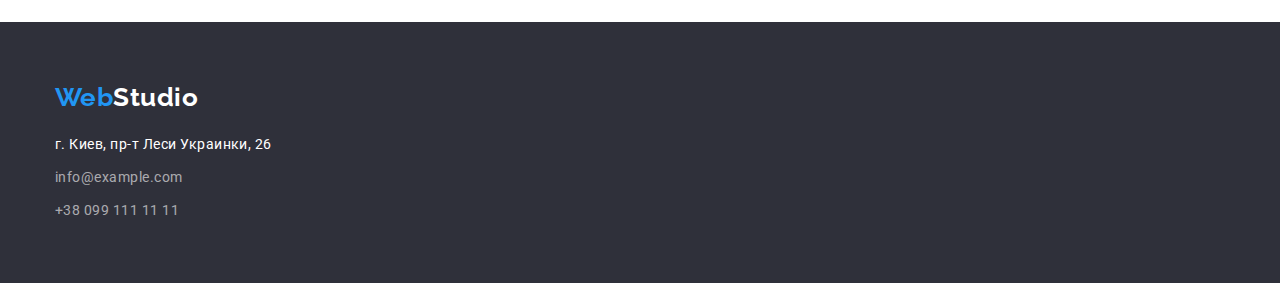
==== commit b7f48e6c: "Update portfolio.html" ====
--- a/portfolio.html
+++ b/portfolio.html
@@ -175,14 +175,14 @@
 
         <address class="footer-contacts">
           <ul class="footer-contacts-list list">
-            <li>
+            <li class="item">
               <a class="link" href="">г. Киев, пр-т Леси Украинки, 26</a>
             </li>
-            <li>
-              <a class="link contacts" href="mailto:info@devstudio.com">info@devstudio.com</a>
+            <li class="item">
+              <a class="link contacts" href="mailto:info@example.com">info@example.com</a>
             </li>
-            <li>
-              <a class="link contacts" href="tel:+380961111111">+38 096 111 11 11</a>
+            <li class="item">
+              <a class="link contacts" href="tel:+380991111111">+38 099 111 11 11</a>
             </li>
           </ul>
         </address>
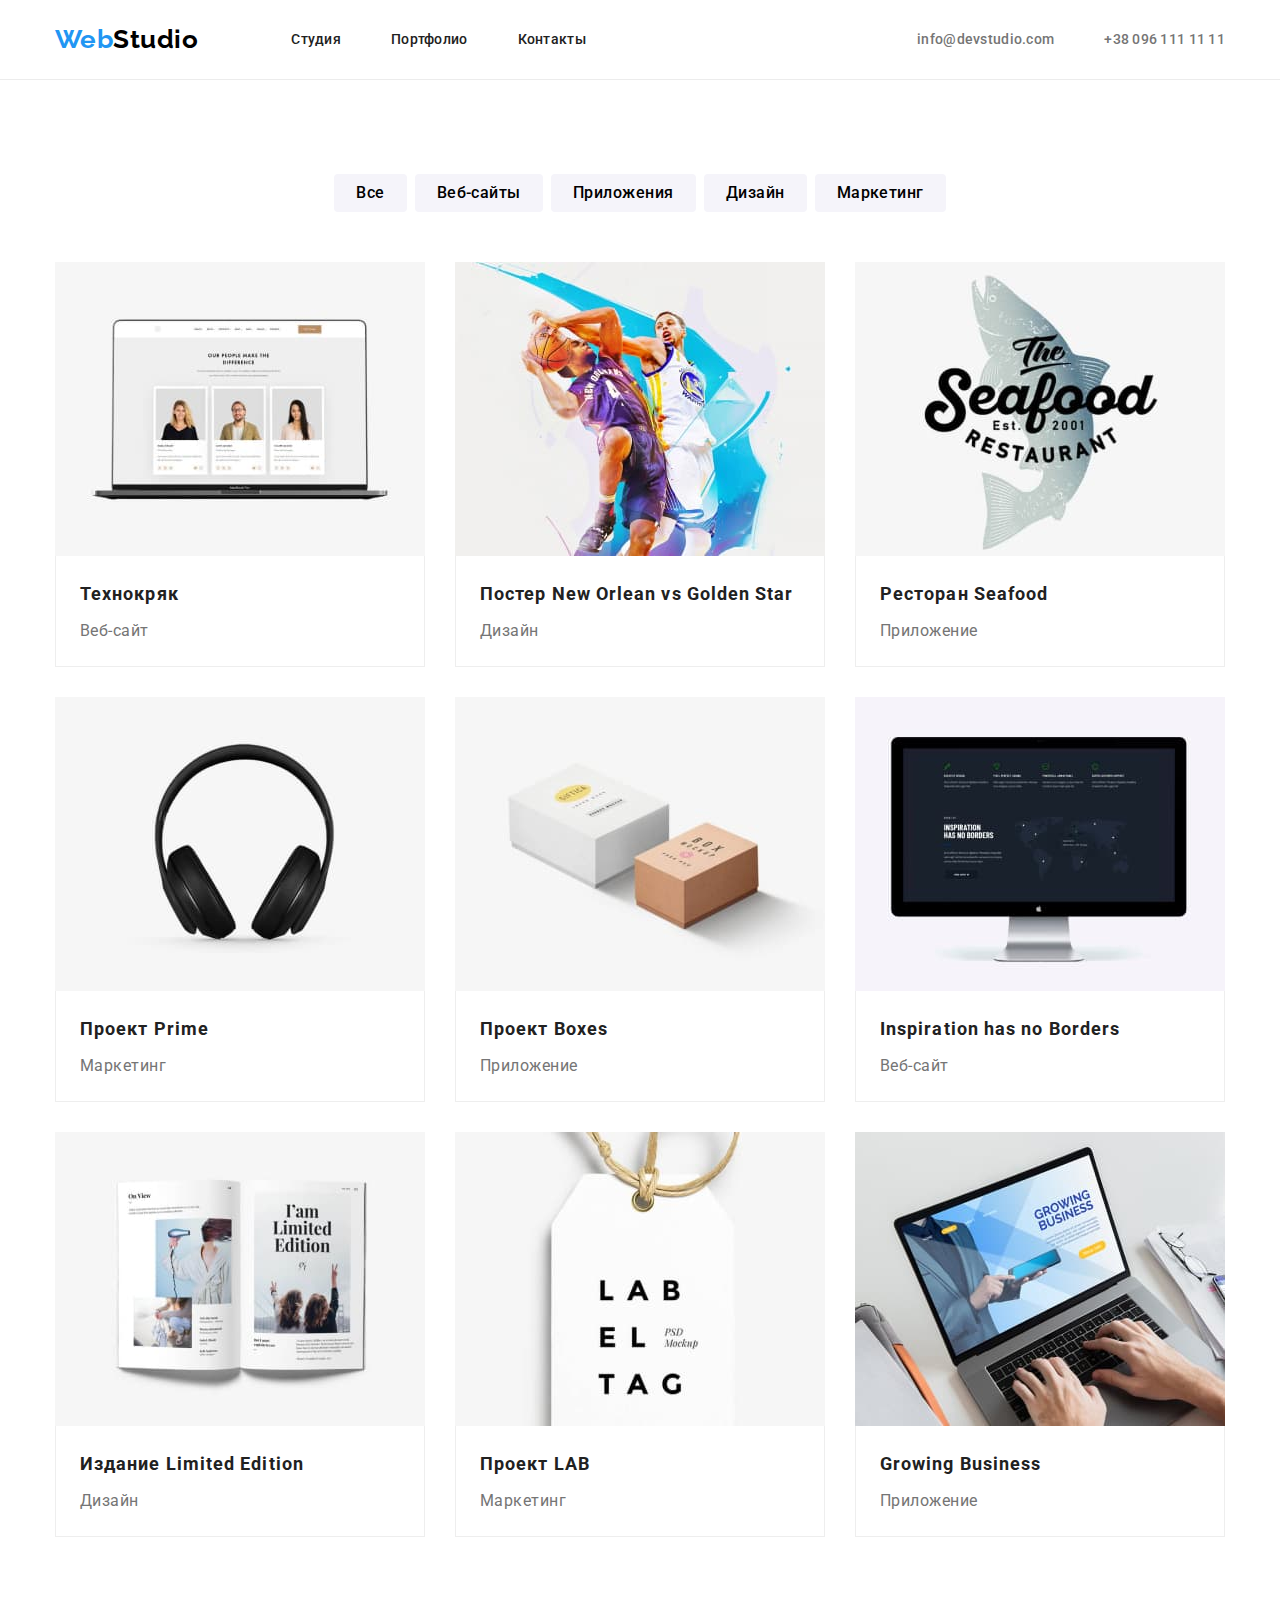
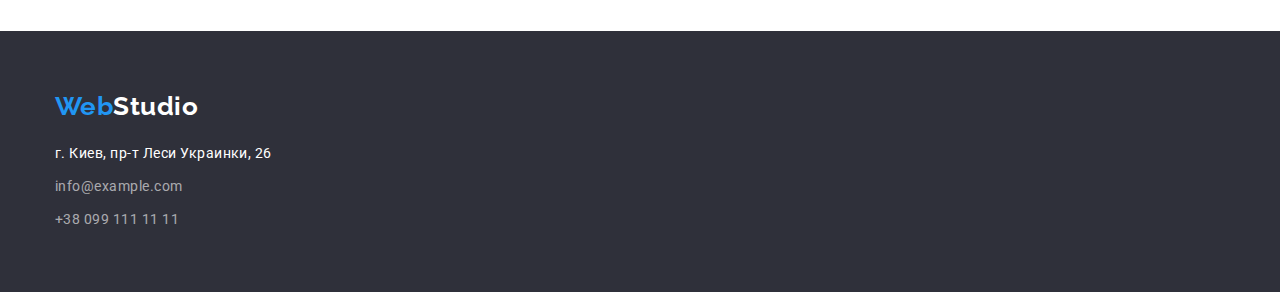
==== commit efaeeac4: "правки" ====
--- a/portfolio.html
+++ b/portfolio.html
@@ -61,107 +61,126 @@
 
           <ul class="examples list">
             <li class="item">
-              <img
-                src="./images/portfolioimg1.jpg"
-                alt="Ноутбук, на котором открыт веб-сайт"
-                width="370"
-                height="294"
-              />
-              <div class="text-content">
-                <h2 class="title">Технокряк</h2>
-                <p class="text">Веб-сайт</p>
-              </div>
-            </li>
-            <li class="item">
-              <img
-                src="./images/portfolioimg2.jpg"
-                alt="Два баскетболиста борются за мяч"
-                width="370"
-                height="294"
-              />
-              <div class="text-content">
-                <h2 class="title">Постер New Orlean vs Golden Star</h2>
-                <p class="text">Дизайн</p>
-              </div>
-            </li>
-            <li class="item">
-              <img
-                src="./images/portfolioimg3.jpg"
-                alt="Логотип ресторана на фоне рыбы"
-                width="370"
-                height="294"
-              />
-              <div class="text-content">
-                <h2 class="title">Ресторан Seafood</h2>
-                <p class="text">Приложение</p>
-              </div>
-            </li>
-            <li class="item">
-              <img src="./images/portfolioimg4.jpg" alt="Наушники" width="370" height="294" />
-              <div class="text-content">
-                <h2 class="title">Проект Prime</h2>
-                <p class="text">Маркетинг</p>
-              </div>
-            </li>
-            <li class="item">
-              <img
-                src="./images/portfolioimg5.jpg"
-                alt="Две коробки, одна белая, вторая коричневая"
-                width="370"
-                height="294"
-              />
-              <div class="text-content">
-                <h2 class="title">Проект Boxes</h2>
-                <p class="text">Приложение</p>
-              </div>
-            </li>
-            <li class="item">
-              <img
-                src="./images/portfolioimg6.jpg"
-                alt="Монитор компьютера, с открытым веб-сайтом"
-                width="370"
-                height="294"
-              />
-              <div class="text-content">
-                <h2 class="title">Inspiration has no Borders</h2>
-                <p class="text">Веб-сайт</p>
-              </div>
-            </li>
-            <li class="item">
-              <img
-                src="./images/portfolioimg7.jpg"
-                alt="Развернутая книга"
-                width="370"
-                height="294"
-              />
-              <div class="text-content">
-                <h2 class="title">Издание Limited Edition</h2>
-                <p class="text">Дизайн</p>
-              </div>
-            </li>
-            <li class="item">
-              <img
-                src="./images/portfolioimg8.jpg"
-                alt="Етикетка с текстом"
-                width="370"
-                height="294"
-              />
-              <div class="text-content">
-                <h2 class="title">Проект LAB</h2>
-                <p class="text">Маркетинг</p>
-              </div>
-            </li>
-            <li class="item">
-              <img
-                src="./images/portfolioimg9.jpg"
-                alt="Ноутбук с открытым веб-сайтом, на клавиатуре ноутбука две руки"
-                width="370"
-                height="294"
-              />
-              <div class="text-content">
-                <h2 class="title">Growing Business</h2>
-                <p>Приложение</p>
-              </div>
+              <a class="link" href="">
+                <img
+                  src="./images/portfolioimg1.jpg"
+                  alt="Ноутбук, на котором открыт веб-сайт"
+                  width="370"
+                  height="294"
+                />
+                <div class="text-content">
+                  <h2 class="title">Технокряк</h2>
+                  <p class="text">Веб-сайт</p>
+                </div>
+              </a>
+            </li>
+            <li class="item">
+              <a class="link" href="">
+                <img
+                  src="./images/portfolioimg2.jpg"
+                  alt="Два баскетболиста борются за мяч"
+                  width="370"
+                  height="294"
+                />
+                <div class="text-content">
+                  <h2 class="title">Постер New Orlean vs Golden Star</h2>
+                  <p class="text">Дизайн</p>
+                </div>
+              </a>
+            </li>
+            <li class="item">
+              <a class="link" href="">
+                <img
+                  src="./images/portfolioimg3.jpg"
+                  alt="Логотип ресторана на фоне рыбы"
+                  width="370"
+                  height="294"
+                />
+                <div class="text-content">
+                  <h2 class="title">Ресторан Seafood</h2>
+
+                  <p class="text">Приложение</p>
+                </div>
+              </a>
+            </li>
+            <li class="item">
+              <a class="link" href="">
+                <img src="./images/portfolioimg4.jpg" alt="Наушники" width="370" height="294" />
+                <div class="text-content">
+                  <h2 class="title">Проект Prime</h2>
+                  <p class="text">Маркетинг</p>
+                </div>
+              </a>
+            </li>
+            <li class="item">
+              <a class="link" href="">
+                <img
+                  src="./images/portfolioimg5.jpg"
+                  alt="Две коробки, одна белая, вторая коричневая"
+                  width="370"
+                  height="294"
+                />
+                <div class="text-content">
+                  <h2 class="title">Проект Boxes</h2>
+                  <p class="text">Приложение</p>
+                </div>
+              </a>
+            </li>
+            <li class="item">
+              <a class="link" href="">
+                <img
+                  src="./images/portfolioimg6.jpg"
+                  alt="Монитор компьютера, с открытым веб-сайтом"
+                  width="370"
+                  height="294"
+                />
+                <div class="text-content">
+                  <h2 class="title">Inspiration has no Borders</h2>
+                  <p class="text">Веб-сайт</p>
+                </div>
+              </a>
+            </li>
+            <li class="item">
+              <a class="link" href="">
+                <img
+                  src="./images/portfolioimg7.jpg"
+                  alt="Развернутая книга"
+                  width="370"
+                  height="294"
+                />
+                <div class="text-content">
+                  <h2 class="title">Издание Limited Edition</h2>
+                  <p class="text">Дизайн</p>
+                </div>
+              </a>
+            </li>
+            <li class="item">
+              <a class="link" href="">
+                <img
+                  src="./images/portfolioimg8.jpg"
+                  alt="Етикетка с текстом"
+                  width="370"
+                  height="294"
+                />
+                <div class="text-content">
+                  <h2 class="title">Проект LAB</h2>
+                  <p class="text">Маркетинг</p>
+                </div>
+              </a>
+            </li>
+            <li class="item">
+              <a class="link" href="">
+                <img
+                  src="./images/portfolioimg9.jpg"
+                  alt="Ноутбук с открытым веб-сайтом, на клавиатуре ноутбука две руки"
+                  width="370"
+                  height="294"
+                />
+                <div class="text-content">
+                  <h2 class="title">Growing Business</h2>
+                  <p class="text">Приложение</p>
+                </div>
+              </a>
             </li>
           </ul>
         </div>
--- a/css/styles.css
+++ b/css/styles.css
@@ -9,6 +9,9 @@
 
   --hero-footer-bg-color: #2f303a;
   --our-team-bg-color: #f5f4fa;
+
+  --header-border: #ececec;
+  --portfolio-border: #eeeeee;
 }
 
 body {
@@ -30,10 +33,15 @@
 ul {
   padding: 0;
 }
+li {
+  padding-bottom: 0;
+}
 
 /* Utility */
 img {
   display: block;
+  max-width: 100%;
+  height: auto;
 }
 
 .container {
@@ -76,7 +84,7 @@
 /* Header */
 
 .page-header {
-  border-bottom: 1px solid #ececec;
+  border-bottom: 1px solid var(--header-border);
 }
 
 .page-header .container {
@@ -90,6 +98,8 @@
 }
 
 .logo {
+  display: inline-block;
+
   font-family: Raleway, sans-serif;
 
   font-style: normal;
@@ -238,24 +248,29 @@
 }
 
 /* Our team */
+.section.our-team {
+  background-color: var(--our-team-bg-color);
+}
 
 .team {
   display: flex;
-}
-
-.team .item {
-  padding-bottom: 30px;
 }
 
 .team .item + .item {
   margin-left: 30px;
 }
 
-.team .text-content {
+.team .card {
+  padding-bottom: 30px;
+
+  background-color: var(--primary-white-color);
+  box-shadow: 0px 1px 3px rgba(0, 0, 0, 0.12), 0px 1px 1px rgba(0, 0, 0, 0.14),
+    0px 2px 1px rgba(0, 0, 0, 0.2);
+  border-radius: 0px 0px 4px 4px;
+}
+
+.team .title {
   margin-top: 30px;
-}
-
-.team .title {
   font-weight: 500;
   font-size: 16px;
   line-height: 1.187;
@@ -278,19 +293,20 @@
   background-color: var(--hero-footer-bg-color);
 }
 
+.page-footer .logo.link {
+  margin-bottom: 20px;
+}
+
 .logo.studio-white {
   color: var(--primary-white-color);
 }
 
-.footer-contacts {
+/* .footer-contacts {
   margin-top: 20px;
-}
+} */
 
 .footer-contacts .item + .item {
   margin-top: 9px;
-}
-
-.footer-contacts .item {
 }
 
 .footer-contacts-list .link {
@@ -322,6 +338,9 @@
 }
 
 .filter .button {
+  display: inline-flex;
+  padding: 6px 22px;
+
   font-family: inherit;
   font-weight: 500;
   font-size: 16px;
@@ -330,6 +349,8 @@
   text-align: center;
 
   background-color: var(--button-deactive-color);
+  border: 0;
+  border-radius: 4px;
 
   cursor: pointer;
 }
@@ -338,6 +359,8 @@
   color: var(--primary-white-color);
 
   background-color: var(--primary-blue-accent-color);
+  box-shadow: 0px 3px 1px rgba(0, 0, 0, 0.1), 0px 1px 2px rgba(0, 0, 0, 0.08),
+    0px 2px 2px rgba(0, 0, 0, 0.12);
 }
 
 .examples {
@@ -349,18 +372,19 @@
 
 .examples .item {
   margin: 15px;
-  padding-bottom: 20px;
 }
 
 .examples .text-content {
-  margin-top: 20px;
+  padding-top: 20px;
   padding-left: 24px;
   padding-right: 24px;
+  padding-bottom: 20px;
+
+  border: 1px solid var(--portfolio-border);
+  border-top: 0;
 }
 
 .examples .title {
-  margin-top: 20px;
-
   font-size: 18px;
   line-height: 2;
   letter-spacing: 0.06em;
@@ -368,6 +392,7 @@
 .examples .text {
   margin-top: 4px;
 
+  color: var(--primary-text-color);
   font-size: 16px;
   line-height: 1.875;
 }
